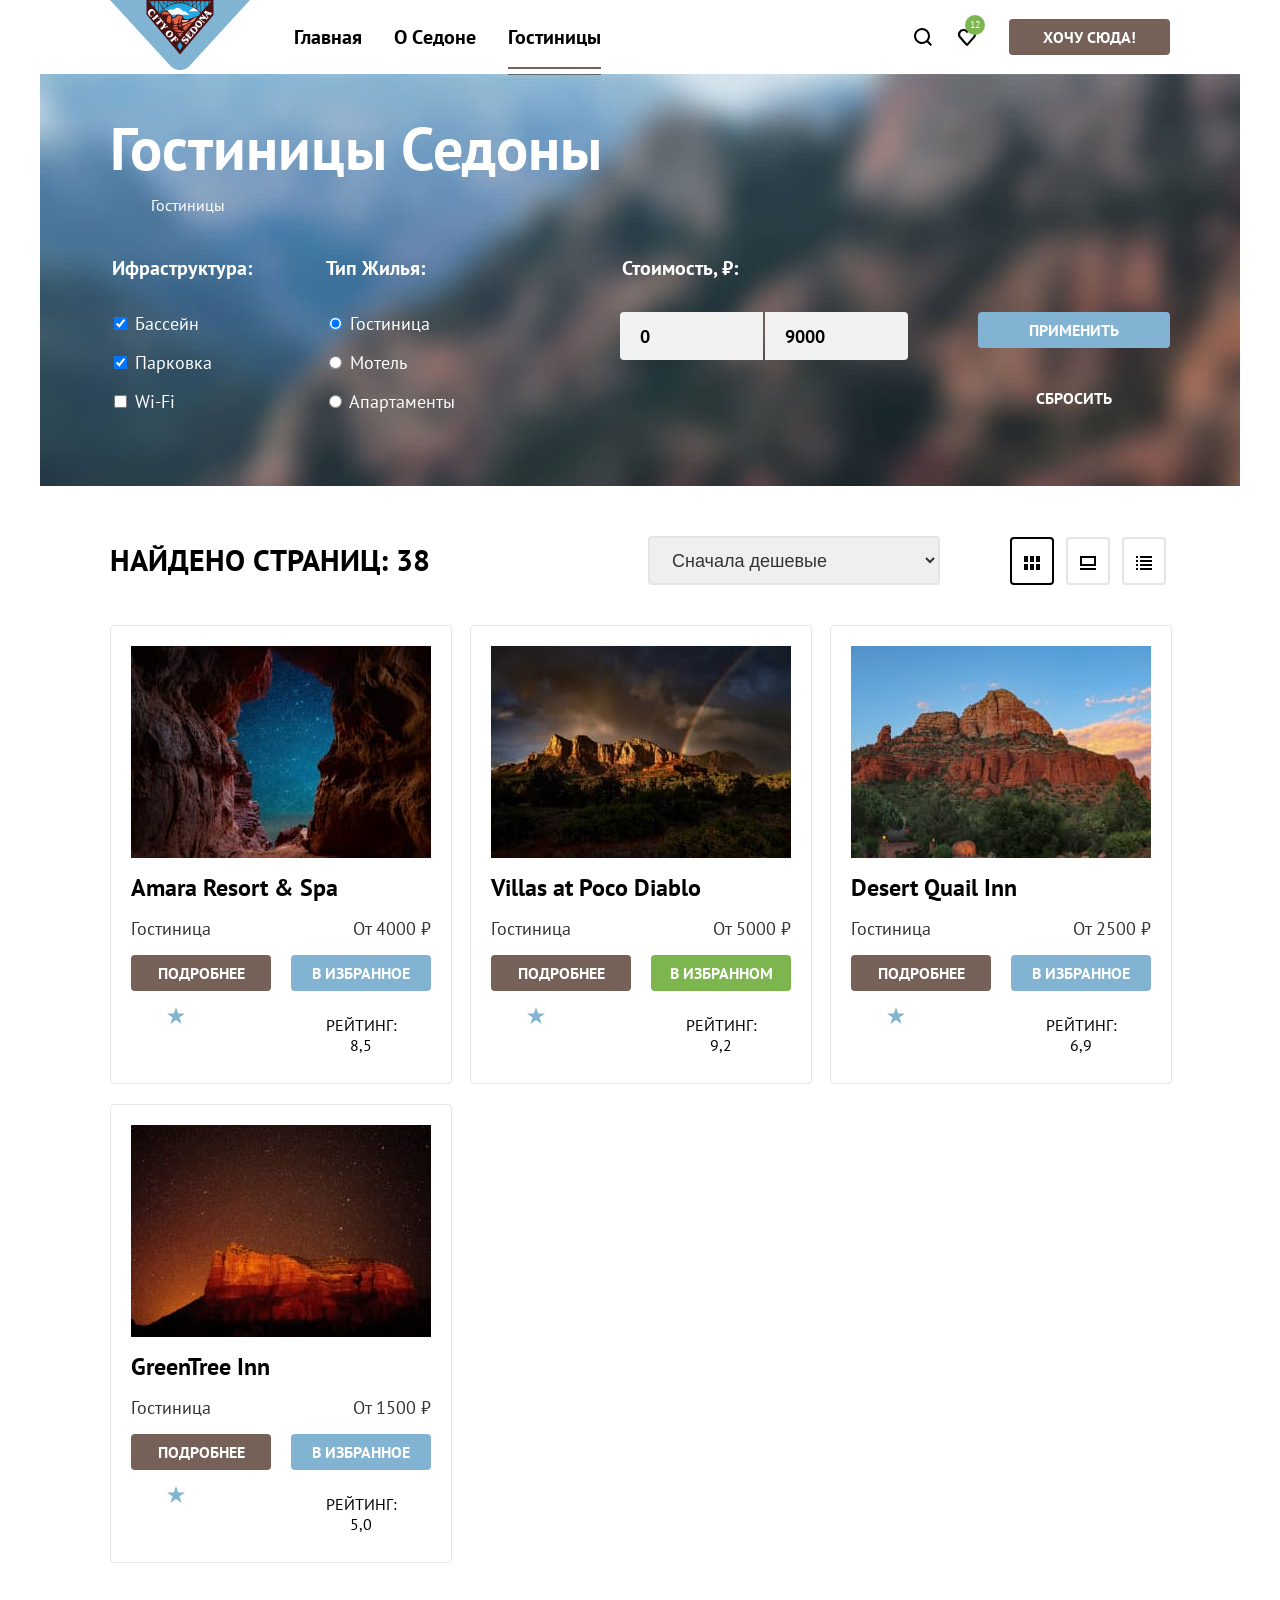
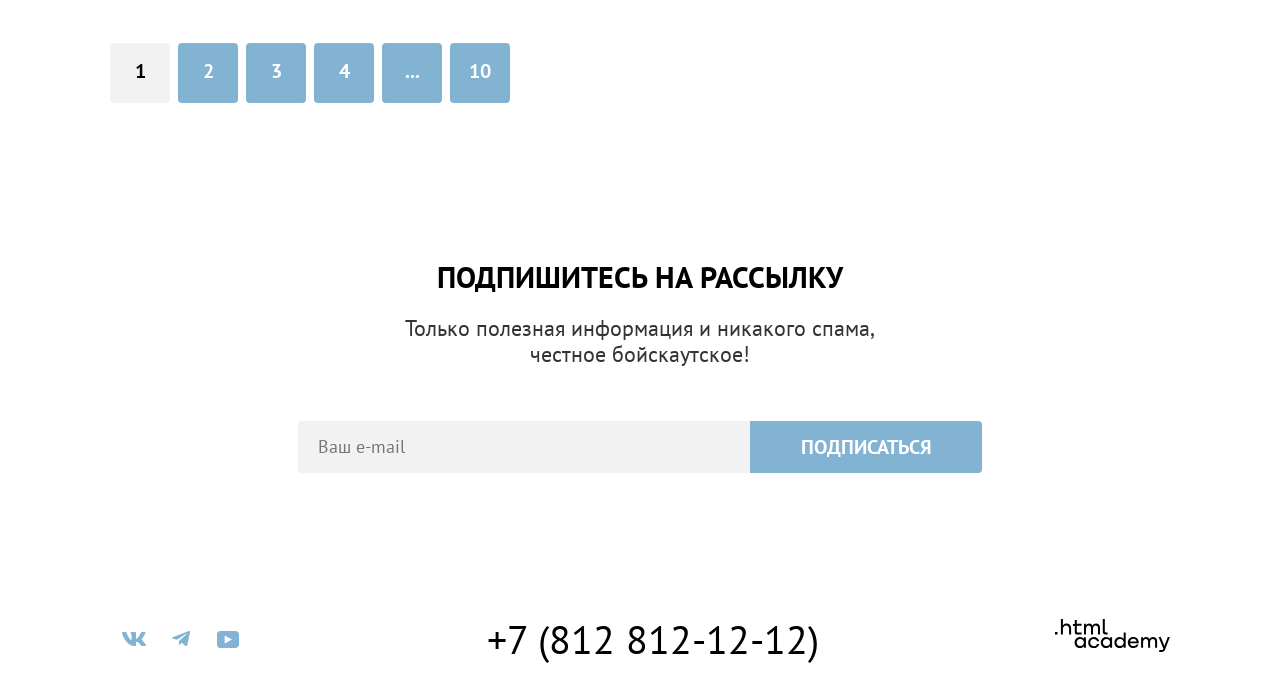
==== catalog.html @ 45e90ca6 "Добавляет декоративные элементы (состояния)" ====
<!DOCTYPE html>
<html lang="ru">

  <head>
    <meta charset="utf-8">
    <title>HTML Academy: Седона</title>
    <link rel="stylesheet" href="styles/styles.css">
      <link rel="icon" href="favicon.ico" sizes="32x32">
  </head>

  <body>
    <div class="page-container">
      <header class="page-header">
        <nav class="header-navigation">
          <a class="navigation-logo" href="index.html" title="Переход на главную страницу">
            <img class="navigation-logo-image" src="images/header/logo-sedona.svg" width="140" height="70"
              alt="Логотип города Седона">
          </a>
          <ul class="navigation-list">
            <li class="navigation-item">
              <a class="navigation-link" href="index.html">
                Главная
              </a>
            </li>
            <li class="navigation-item">
              <a class="navigation-link" href="#">
                О Cедоне
              </a>
            </li>
            <li class="navigation-item current-inner">
              <a class="navigation-link navigation-link-current" title="Вы на вкладке Гостиницы">
                Гостиницы
              </a>
            </li>
          </ul>
          <ul class="navigation-list navigation-list-user">
            <li class="navigation-item-user">
              <a class="navigation-link-user navigation-link-user-search" href="#" title="Поиск">
                <span class="visually-hidden">
                  Поиск
                </span>
              </a>
            </li>
            <li class="navigation-item-user">
              <a class="navigation-link-user navigation-link-user-favourites" href="#" title="Перейти в избранное">
                <span class="visually-hidden">
                  Отелей в избранном
                </span>
                <span class="notification-badge">
                  12
                </span>
              </a>
            </li>
            <li class="navigation-list-user">
              <a class="navigation-link-user navigation-link-user-goto" href="#">
                Хочу сюда!
              </a>
            </li>
          </ul>
        </nav>
      </header>

      <main class="main-inner">
        <div class="page-filter">
          <h1 class="inner-title">
            Гостиницы Седоны
          </h1>
          <ul class="breadcrumbs-list">
            <li class="breadcrumbs-item">
              <a class="breadcrumbs-link breadcrumbs-link-index" href="index.html">
                <span class="visually-hidden">
                  Домой, на главную страницу
                </span>
              </a>
            </li>
            <li class="breadcrumbs-item">
              <a class="breadcrumbs-link breadcrumbs-link-catalog" title="Вы на вкладке Гостиницы" href="">
                Гостиницы
              </a>
            </li>
          </ul>

          <form class="filter" id="filter1" action="https://echo.htmlacademy.ru/" method="get">
            <h2 class="visually-hidden">
              Настройка фильтров
            </h2>
            <fieldset class="catalog-filter-group infrastructure">
              <legend class="catalog-filter-title infrastructure-option">
                Ифраструктура:
              </legend>
              <label class="option-pool">
                <input type="checkbox" name="pool" checked>
                Бассейн
              </label>
              <label class="option-parking">
                <input type="checkbox" name="parking" checked>
                Парковка
              </label>
              <label class="option-internet">
                <input type="checkbox" name="internet">
                Wi-Fi
              </label>
            </fieldset>
            <fieldset class="catalog-filter-group hotel">
              <legend class="catalog-filter-title hotel-option">
                Тип Жилья:
              </legend>
              <label class="hotel-option">
                <input type="radio" name="hotel-option" value="hotel" checked>
                Гостиница
              </label>
              <label class="option-motel">
                <input type="radio" name="hotel-option" value="motel">
                Мотель
              </label>
              <label class="option-apartments">
                <input type="radio" name="hotel-option" value="apartments">
                Апартаменты
              </label>
            </fieldset>
            <fieldset class="catalog-filter-group catalog-filter-group-price">
              <legend class="catalog-filter-title">
                Стоимость, ₽:
              </legend>
              <div class="number-container">
                <label>
                  <!-- От -->
                  <input type="number" name="от" value="0">
                </label>
                <label>
                  <!--  До -->
                  <input type="number" name="до" value="9000">
                </label>
              </div>
            </fieldset>
            <div class="button-catalog-container">
              <button class="button-use button-catalog" type="submit">
                Применить
              </button>
              <button class="button-reset button-catalog" type="reset">
                Сбросить
              </button>
            </div>
          </form>
        </div>
        <div class="sort-card-container">
          <section class="sort">
            <h2 class="visually-hidden">
              Сортировка вариантов
            </h2>
            <div class="sorting-container">
              <h3 class="results-search">
                Найдено страниц:
                <span class="value">38</span>
              </h3>
              <select class="sort-price" aria-label="Сортировка по цене" form="filter1">
                <option value="min-price" selected>
                  Сначала дешевые
                </option>
                <option value="max-price">
                  Сначала дорогие
                </option>
              </select>
              <ul class="sort-view-list">
                <li class="sort-view-item">
                  <a class="sort-view-link-button sort-view-link-button-choice" href="catalog.html?view=tile"
                    title="Показать в виде плитки">
                    <svg class="view-icon-1" aria-hidden="true" focusable="false" width="16" height="14" viewBox="0 0 16 14" fill="none"
                      xmlns="http://www.w3.org/2000/svg">
                      <g xmlns="http://www.w3.org/2000/svg" fill="#000" clip-path="url(#a)">
                        <path d="M4 0H0v6h4zM16 0h-4v6h4zM10 0H6v6h4zM4 8H0v6h4zM16 8h-4v6h4zM10 8H6v6h4z" />
                      </g>
                    </svg>
                    <span class="visually-hidden">
                      Показать в виде плитки
                    </span>
                  </a>
                </li>
                <li class="sort-view-item">
                  <a class="sort-view-link-button" href="catalog.html?view=card" title="Показать в виде карточек">
                    <svg class="view-icon-2" aria-hidden="true" focusable="false" width="16" height="14" viewBox="0 0 16 14" fill="none"
                      xmlns="http://www.w3.org/2000/svg">
                      <path xmlns="http://www.w3.org/2000/svg"
                        d="M16 12H0v2h16zM14 2v6H2V2zm2-2H0v10h16z" />
                    </svg>
                    <span class="visually-hidden">
                      Показать в виде карточек
                    </span>
                  </a>
                </li>
                <li class="sort-view-item">
                  <a class="sort-view-link-button" href="catalog.html?view=list" title="Показать в виде списка">
                    <svg class="view-icon-3" aria-hidden="true" focusable="false" width="16" height="14" viewBox="0 0 16 14" fill="none"
                      xmlns="http://www.w3.org/2000/svg">
                      <path xmlns="http://www.w3.org/2000/svg"
                        d="M2 0H0v2h2zM16 0H4v2h12zM2 4H0v2h2zM16 4H4v2h12zM2 8H0v2h2zM16 8H4v2h12zM2 12H0v2h2zM16 12H4v2h12z" />
                    </svg>
                    <span class="visually-hidden">
                      Показать в виде списка
                    </span>
                  </a>
                </li>
              </ul>
            </div>
          </section>
          <section class="card">
            <h2 class="visually-hidden card-title">
              Результаты поиска - каталог найденных вариантовы
            </h2>
            <ul class="card-list">
              <li class="card-item">
                <a class="card-image-name-link" href="#">
                  <img class="card-image" src="images/catalog/hotel-1.jpg" width="300" height="212"
                    alt="Ущелье с видом на зведзное небо">
                </a>
                <a class="card-description-name-link" href="#">
                  <h3 class="card-description-name">Amara Resort & Spa</h3>
                </a>
                <div class="description-container">
                  <span class="card-description-housing">Гостиница</span>
                  <span class="card-description-price">От 4000 ₽</span>
                  <a class="card-title-link button-catalog" href="#">Подробнее</a>
                  <button class="button-catalog button-catalog-favourites" type="button">В избранное</button>
                  <span class="rating-star star-4">
                    <p class="visually-hidden">4 звезды</p>
                  </span>
                  <span class="rating-value">Рейтинг: 8,5</span>
                </div>
              </li>
              <li class="card-item">
                <a class="card-image-name-link" href="#">
                  <img class="card-image" src="images/catalog/hotel-2.jpg" width="300" height="212"
                    alt="Вид на скалы с радугой">
                </a>
                <a class="card-description-name-link" href="#">
                  <h3 class="card-description-name">Villas at Poco Diablo</h3>
                </a>
                <div class="description-container">
                  <span class="card-description-housing">Гостиница</span>
                  <span class="card-description-price">От 5000 ₽</span>
                  <a class="card-title-link button-catalog" href="#">Подробнее</a>
                  <button class="button-catalog button-catalog-choice" type="button">В избранном</button>
                 <span class="rating-star star-3">
                  <p class="visually-hidden">4 звезды</p>
                  </span>
                  <span class="rating-value">Рейтинг: 9,2</span>
                </div>
              </li>
              <li class="card-item">
                <a class="card-image-name-link" href="#">
                  <img class="card-image" src="images/catalog/hotel-3.jpg" width="300" height="212"
                    alt="Скалы на фоне голубого неба">
                </a>
                <a class="card-description-name-link" href="#">
                  <h3 class="card-description-name">Desert Quail Inn</h3>
                </a>
                <div class="description-container">
                  <span class="card-description-housing">Гостиница</span>
                  <span class="card-description-price">От 2500 ₽</span>
                  <a class="card-title-link button-catalog" href="#">Подробнее</a>
                  <button class="button-catalog button-catalog-favourites" type="button">В избранное</button>
                  <span class="rating-star star-3">
                    <p class="visually-hidden"> 3 звезды</p>
                    </span>
                  <span class="rating-value">Рейтинг: 6,9</span>
                </div>
              </li>
              <li class="card-item">
                <a class="card-image-name-link" href="#">
                  <img class="card-image" src="images/catalog/hotel-4.jpg" width="300" height="212"
                    alt="Скалы на фоне звездного неба">
                </a>
                <a class="card-description-name-link" href="#">
                  <h3 class="card-description-name">GreenTree Inn</h3>
                </a>
                <div class="description-container">
                  <span class="card-description-housing">Гостиница</span>
                  <span class="card-description-price">От 1500 ₽</span>
                  <a class="card-title-link button-catalog" href="#">Подробнее</a>
                  <button class="button-catalog button-catalog-favourites" type="button">В избранное</button>
                  <span class="rating-star star-2">
                    <p class="visually-hidden">2 звезды</p>
                    </span>
                  <span class="rating-value">Рейтинг: 5,0</span>
                </div>
              </li>
            </ul>
          </section>
          <h2 class="visually-hidden">
            Пагинация (Страницы)
          </h2>
          <ul class="pagination-list">
            <li class="pagination-item">
              <a class="pagination-link pagination-link-current">1</a>
            </li>
            <li class="pagination-item">
              <a class="pagination-link" href="#">2</a>
            </li>
            <li class="pagination-item">
              <a class="pagination-link" href="#">3</a>
            </li>
            <li class="pagination-item">
              <a class="pagination-link" href="#">4</a>
            </li>
            <li class="pagination-item">
              <a class="pagination-link" href="#">...</a>
            </li>
            <li class="pagination-item">
              <a class="pagination-link" href="#">10</a>
            </li>
          </ul>
        </div>
      </main>

      <footer class="mailing-footer">
        <section class="mailing-catalog">
          <h2 class="visually-hidden">
            Рассылка
          </h2>
          <p class="section-describes mailing-text-catalog">
            Подпишитесь на рассылку
          </p>
          <p class="section-text mailing-description-catalog">
            Только полезная информация и никакого спама, <br>честное бойскаутское!</br>
          </p>
          <div class="footer-form-container">
            <form class="mailing-form mailing-form-catalog" action="https://echo.htmlacademy.ru/" method="post">
              <input type="email" name="login" placeholder="Ваш e-mail" required>
              <button class="button mailing-button" type="submit">
                Подписаться
              </button>
            </form>
          </div>
        </section>
                <section class="footer-socials">
          <h2 class="visually-hidden">
            Полезные контакты
          </h2>
          <div class="footer-socials-container">
            <ul class="footer-socials-list">
              <li class="footer-socials-item">
                <a class="footer-socials-link link-vkontakte" href="https://vk.com/htmlacademy" title="Вконтакте">
                  <svg class="vkontakte-icon" aria-hidden="true" focusable="false" width="24" height="14" viewBox="0 0 24 14" fill="none"
                    xmlns="http://www.w3.org/2000/svg">
                    <path xmlns="http://www.w3.org/2000/svg" fill-rule="evenodd"
                      d="M23.45.95c.17-.55 0-.95-.8-.95h-2.62c-.67 0-.98.35-1.14.73 0 0-1.34 3.2-3.23 5.27-.61.6-.89.8-1.22.8-.17 0-.42-.2-.42-.74V.95c0-.66-.18-.95-.74-.95H9.15c-.42 0-.67.3-.67.6 0 .61.95.76 1.05 2.5v3.8c0 .84-.16.99-.5.99-.88 0-3.05-3.21-4.33-6.89-.25-.71-.5-1-1.17-1H.9C.15 0 0 .35 0 .73c0 .68.89 4.07 4.14 8.55C6.32 12.34 9.38 14 12.16 14c1.67 0 1.88-.37 1.88-1v-2.32c0-.73.16-.88.69-.88.38 0 1.05.2 2.61 1.67C19.11 13.22 19.4 14 20.41 14h2.62c.75 0 1.13-.37.91-1.1-.24-.72-1.09-1.77-2.21-3.02-.62-.7-1.53-1.47-1.81-1.86-.4-.49-.28-.7  0-1.14 0 0 3.2-4.43 3.53-5.93"
                      clip-rule="evenodd" />
                  </svg>
                  <span class="visually-hidden">
                    Иконка Вконтакте
                  </span>
                </a>
              </li>
              <li class="footer-socials-item">
                <a class="footer-socials-link link-telegram" href="https://t.me/htmlacademy" title="Телеграмм">
                  <svg class="telegram-icon" aria-hidden="true" focusable="false" width="18" height="16" viewBox="0 0 18 16" fill="none"
                    xmlns="http://www.w3.org/2000/svg">
                    <path xmlns="http://www.w3.org/2000/svg"
                      d="M16.79.1.84 6.25c-1.09.43-1.08 1.04-.2 1.31l4.1 1.28 9.47-5.98c.44-.27.85-.12.52.18L7.05 9.96l-.28 4.22c.41 0 .6-.19.83-.41l1.99-1.93 4.13 3.05c.77.42 1.31.2 1.5-.7l2.72-12.8c.28-1.12-.43-1.62-1.16-1.3" />
                  </svg>
                  <span class="visually-hidden">
                    Иконка Телеграмм
                  </span>
                </a>
              </li>
              <li class="footer-socials-item">
                <a class="footer-socials-link link-youtube" href="https://www.youtube.com/user/htmlacademyru"
                  title="Ютуб">
                  <svg class="youtube-icon"  aria-hidden="true" focusable="false" width="22" height="17" viewBox="0 0 22 17" fill="none"
                    xmlns="http://www.w3.org/2000/svg">
                    <path xmlns="http://www.w3.org/2000/svg"
                      d="M18.6 0H3.18C1.31 0 0 1.6 0 3.4v10.1C0 15.4 1.31 17 3.17 17h15.66c1.64 0 3.17-1.6 3.17-3.4V3.4C21.78 1.6 20.47 0 18.6 0M7.67 12.54V4.46L15 8.5z" />
                  </svg>
                  <span class="visually-hidden">
                    Иконка Ютуб
                  </span>
                </a>
              </li>
            </ul>
            <p class="footer-phone">
              <a class="footer-phone-link" href="tel:88128121212">
                +7 (812 812-12-12)
              </a>
            </p>
            <p class="footer-logo">
              <a class="footer-logo-link" href="https://htmlacademy.ru/intensive/htmlcss">
                <svg class="logo-icon" aria-hidden="true" focusable="false" width="115" height="33" viewBox="0 0 115 33" fill="none"
                  xmlns="http://www.w3.org/2000/svg">
                  <path xmlns="http://www.w3.org/2000/svg"
                    d="M0 12.9v2.6h2.5v-2.6zM11.6 4.5c-1.6 0-2.8.7-3.6 1.7h-.1V0h-2v15.5h2v-5.3c0-2.1 1.3-3.6 3.3-3.6 1.8 0 2.9 1.4 2.9 3.2v5.7h2V9.4c.1-3-1.8-4.9-4.5-4.9M26.6 4.8h-4.8V1.1h-2v3.8h-1.9v2h1.9v6c0 1.7 1 2.7 2.7 2.7h4.1v-2h-3.7c-.7 0-1.1-.4-1.1-1.1V6.8h4.8zM41.1 4.6c-1.6 0-2.9.8-3.5 2.1h-.1c-.6-1.2-1.8-2.1-3.4-2.1-1.4 0-2.5.8-3.1 1.8h-.1V4.8H29v10.6h2V10c0-2 1-3.5 2.6-3.5 1.5 0 2.4 1 2.4 2.6v6.3h2V9.8c0-2.4 1.4-3.3 2.6-3.3 1.5 0 2.4 1 2.4 2.6v6.3h2V8.9c.1-2.5-1.4-4.3-3.9-4.3M47.8 12.7c0 1.7 1 2.7 2.8 2.7h2v-2h-1.7c-.7 0-1.1-.4-1.1-1.1V0h-2zM28.9 19.7c-.9-1.1-2.2-1.8-3.9-1.8-3.1 0-5.4 2.3-5.4 5.6s2.3 5.6 5.4 5.6c1.8 0 3-.8 3.8-1.9h.1v1.6h2V18.2h-2zm-3.6 7.4c-2.2 0-3.6-1.6-3.6-3.6s1.4-3.6 3.6-3.6 3.6 1.6 3.6 3.6c0 1.9-1.4 3.6-3.6 3.6M44.2 22c-.5-2.4-2.6-4.1-5.4-4.1a5.4 5.4 0 0 0-5.6 5.6c0 3.1 2.2 5.6 5.6 5.6 2.8 0 4.9-1.8 5.4-4.2h-2.1a3.4 3.4 0 0 1-3.3 2.3c-2.2 0-3.6-1.6-3.6-3.6s1.4-3.6 3.6-3.6c1.6 0 2.8 1 3.3 2.2h2.1zM55.1 19.7c-.9-1.1-2.2-1.8-3.9-1.8-3.1 0-5.4 2.3-5.4 5.6s2.3 5.6 5.4 5.6c1.8 0 3-.8 3.8-1.9h.1v1.6h2V18.2h-2zm-3.6 7.4c-2.2 0-3.6-1.6-3.6-3.6s1.4-3.6 3.6-3.6 3.6 1.6 3.6 3.6c0 1.9-1.5 3.6-3.6 3.6M68.7 19.8c-.9-1.1-2.2-1.9-3.9-1.9-3.1 0-5.4 2.3-5.4 5.6s2.2 5.6 5.4 5.6c1.7 0 3-.8 3.8-1.8h.1v1.5h2V13.4h-2zm-3.6 7.3c-2.2 0-3.6-1.6-3.6-3.6s1.4-3.6 3.6-3.6 3.6 1.6 3.6 3.6c-.1 2-1.5 3.6-3.6 3.6M78.3 17.9c-3.3 0-5.5 2.5-5.5 5.6 0 3 2.1 5.6 5.5 5.6 2.5 0 4.5-1.3 5.2-3.6h-2.1c-.5 1-1.6 1.6-3 1.6-1.9 0-3.3-1.3-3.4-2.9h8.8c.2-3.6-2-6.3-5.5-6.3m0 1.9c1.7 0 3 1 3.3 2.6h-6.5c.3-1.5 1.5-2.6 3.2-2.6M98.2 17.9c-1.6 0-2.9.8-3.6 2h-.1c-.6-1.2-1.8-2-3.4-2-1.4 0-2.5.7-3.1 1.8v-1.5h-1.9v10.6h2v-5.4c0-2 1-3.4 2.6-3.5 1.5 0 2.4 1 2.4 2.6v6.3h2v-5.6c0-2.4 1.4-3.3 2.6-3.3 1.5 0 2.4 1 2.4 2.6v6.3h2v-6.5c.1-2.6-1.4-4.4-3.9-4.4M109.4 27l-3.6-8.9h-2.2l4.8 11.6c-.3.9-.7 1.2-1.7 1.2h-2.5v2h2.5c1.8 0 2.8-.8 3.5-2.6l4.7-12.2h-2.1z" />
                  </svg>
                    <span class="visually-hidden">
                    Логотип HTML Academy
                  </span>
              </a>
            </p>
          </div>
        </section>
      </footer>
    </div>
  </body>

</html>
---- styles/styles.css ----
@font-face {
  font-family: "PT Sans";
  font-style: normal;
  font-weight: 400;
  src: url("../fonts/ptsans-400.woff2") format("woff2");
  font-display: swap;
}

@font-face {
  font-family: "PT Sans";
  font-style: normal;
  font-weight: 700;
  src: url("../fonts/ptsans-700.woff2") format("woff2");
  font-display: swap;
}

/*Стики-футер*/
html {
  height: 100%;
}

body {
  height: 100%;
  margin: 0;
}

.visually-hidden {
  position: absolute;
  width: 1px;
  height: 1px;
  margin: -1px;
  padding: 0;
  border: 0;
  clip: rect(0 0 0 0);
  overflow: hidden;
}

.page-container {
  display: flex;
  flex-direction: column;
  min-height: 100%;
  width: 1200px;
  white-space: wrap;
  overflow-wrap: break-word;
  margin: 0 auto;
  padding: 0;
}

.main-container {
  flex-grow: 1;
}

body {
  font-family: "PT Sans", sans-serif;
  font-weight: 400;
  font-style: normal;
  font-size: 18px;
  line-height: 21px;
  background-color: #ffffff;
  color: #000000;
}

/* Кнопки */
.button {
  font-family: inherit;
  font-size: 20px;
  line-height: 36px;
  font-weight: 700;
  text-align: center;
  color: #ffffff;
  text-decoration: none;
  text-transform: uppercase;
  background-color: #82b3d3;
  cursor: pointer;
  display: block;

}

/* Шапка с навигацией */

.page-header {
  background-color: #ffffff;
  color: #000000;
}


.header-navigation {
  display: grid;
  grid-template-columns: 140px 1fr auto;
  margin: 0;
  padding: 0 70px;
  column-gap: 28px;
}

.navigation-list {
  display: flex;
  flex-wrap: wrap;
  align-items: center;
  padding: 0;
  margin: 0;
  list-style-type: none;
}

.navigation-list-user {
  justify-content: flex-end;
}

.navigation-link,
.navigation-link-user {
  font-weight: 700;
  font-size: 20px;
  line-height: 24px;
  background-color: #ffffff;
  color: #000000;
  text-align: center;
  text-decoration: none;
  display: block;
  box-sizing: border-box;
  padding: 20px 16px;
}

.navigation-link:hover{
  color: #756157;
}

.navigation-link:focus  {
  color: #756157;
}

.navigation-link:active {
  color: rgba(117, 97, 87, 0.3);
}

.navigation-link-user {
  box-sizing: border-box;
  min-width: 44px;
  min-height: 44px;
  padding: 22px 12px;
}

.navigation-link-user-favourites {
  margin-right: 20px;
  position: relative;
}

.navigation-link-user-search {
  background-image: url("../images/header/loupe.svg");
  background-repeat: no-repeat;
  background-position: center;
}

.navigation-link-user-favourites {
  background-image: url("../images/header/favourites.svg");
  background-repeat: no-repeat;
  background-position: center;
}

.navigation-link-user-goto {
  font-size: 16px;
  line-height: 20px;
  color: #ffffff;
  background-color: #756157;
  border-radius: 4px;
  text-transform: uppercase;
  padding: 8px 34px;
  align-items: center;
  min-height: 36px;
}

.navigation-link-user-goto:hover {
  background-color: #615048;
}

.navigation-link-user-goto:focus {
  background-color: #615048;
}

.navigation-link-user-goto:active {
  background-color: #756157;
  color: rgba(255, 255, 255, 0.3);
}

.navigation-link-user-goto:disabled {
  background-color: #e5e5e5;
  color: #ffffff;
}

.current-index {
  position: relative;
}

.current-index .navigation-link-current::before {
  content: "";
  position: absolute;
  bottom: 0;
  background-color: #756257;
  left: 16px;
  right: 16px;
  height: 2px;
}

.current-inner {
  position: relative;
}

.current-inner .navigation-link-current::before {
  content: "";
  position: absolute;
  bottom: 0;
  background-color: #756257;
  left: 16px;
  right: 16px;
  height: 2px;
}

.notification-badge {
  font-size: 10px;
  font-weight: 400;
  line-height: 10px;
  color: #ffffff;
  display: flex;
  align-items: center;
  justify-content: center;
  position: absolute;
  left: 20px;
  top: 0;
  min-width: 20px;
  height: 20px;
  background: #7DB54F;
  border-radius: 100vh;
  padding: 1px;
  box-sizing: border-box;
}

/* ОСНОВНОЙ КОНТЕНТ */

.hero-section {
  text-align: center;
  padding: 51px 371px 82px 371px;
}

.hero-section-image {
  vertical-align: middle;
}

/* Фоновая картинка в херо блоке */
.hero-section {
  background-image: url("../images/index/collar-index.svg"), url("../images/index/index-photo.jpg");
  background-color: #909ba2;
  color: #000000;
  background-repeat: no-repeat, no-repeat;
  background-attachment: scroll, scroll;
  background-position: bottom, center;
  background-size: 100%, cover;
}

/* Призывы к действию */
.section-describes {
  font-weight: 700;
  font-size: 30px;
  line-height: 36px;
  text-transform: uppercase;
  text-align: center;
  margin: 0;
  margin-bottom: 20px;
}

.section-text {
  font-weight: 400;
  font-size: 22px;
  line-height: 26px;
  color: #333333;
  text-align: center;
  margin: 0;
}

.describes-search-container .section-text {
  margin-bottom: 54px;
}

.describes-advantages-container {
  padding: 69px 274px;
}

.describes-infrastructure-container {
  padding: 64px 346px;
}

.describes-search-container {
  padding: 96px 304px;
}

/* Список: преимущества и сервис */
.advantages-list {
  margin: 0;
  padding: 0;
  display: flex;
  flex-wrap: wrap;
  list-style-type: none;
  }

.advantages-item {
  box-sizing: border-box;
  width: 400px;
  min-height: 385px;
  padding: 112.5px 85px;
  margin: 0;
  position: relative;
}

.advantages-item-image {
  width: 100%;
  padding: 0;
  display: flex;
}

.advantages-item-bridge {
  flex-direction: row-reverse;
}

.advantages-container {
  box-sizing: border-box;
  width: 400px;
  padding: 102px 85px;
  position: relative;
}

.infrastructure-list {
  margin: 0;
  padding: 0;
  display: flex;
  flex-wrap: wrap;
  list-style-type: none;
}

.infrastructure-item {
  box-sizing: border-box;
  width: 400px;
  padding: 183px 85px 81px 85px;
}

.infrastructure-item-house {
  background-image: url("../images/index/house-icon.svg");
  background-repeat: no-repeat;
  background-position: center 81px;
}

.infrastructure-item-food {
  background-image: url("../images/index/food-icon.svg");
  background-repeat: no-repeat;
  background-position: center 81px;
}

.infrastructure-item-present {
  background-image: url("../images/index/present-icon.svg");
  background-repeat: no-repeat;
  background-position: center 81px;
}

.advantages-subtitle,
.infrastructure-subtitle {
  font-weight: 700;
  font-size: 24px;
  line-height: 28px;
  text-transform: uppercase;
  text-align: center;
  margin: 0;
}

.infrastructure-subtitle {
  margin: 0;
  margin-bottom: 30px;
}

/* .advantages-subtitle {
  margin-bottom: 30px;
  padding-bottom: 30px;
} */

.advantages-description,
.infrastructure-description {
  font-weight: 400;
  font-size: 18px;
  line-height: 21px;
  text-align: center;
  margin: 0;
}

.advantages-subtitle::after {
  content: '';
    width: 60px;
  height: 2px;
  background: rgba(0, 0, 0, 0.3);
  display: block;
  margin: 30px auto;
}

.advantages-container .advantages-subtitle::after {
content: '';
  width: 60px;
  height: 2px;
  background: rgba(255, 255, 255, 0.3);
  display: block;
  margin: 30px auto;
}

.advantages-list li:nth-child(4n+1) {
  background-color: #82b3d3;
}

.advantages-list li:nth-child(2n) {
  background-color: rgba(131, 179, 211, 0.12);
}

.advantages-list li:nth-child(3n) {
  background-color: rgba(131, 179, 211, 0.2);
}

.infrastructure-list li:nth-child(odd) {
  background-color: rgba(131, 179, 211, 0.12);
}

.infrastructure-list li:nth-child(even) {
  background-color: #ffffff;
}

.search-button {
  background-color: #756157;
  box-sizing: border-box;
  border: 0;
  border-radius: 4px;
  min-height: 52px;
  padding: 8px 50px;
  margin: 0 auto;
}

.search-button:hover {
  background-color: #615048;
}

.search-button:focus {
  background-color: #615048;
}

.search-button:active {
  background-color: #756157;
  color: rgba(255, 255, 255, 0.3);
}

.search-button:disabled {
  background-color: #e5e5e5;
  color: #ffffff;
}


/* Подвал сайта */

.mailing,
.mailing-catalog {
  box-sizing: border-box;
  padding: 96px 258px 106px 258px;
}

.mailing-form {
  display: flex;
  flex-wrap: wrap;
  justify-content: center;
}

.mailing .section-text,
.mailing-catalog .section-text {
  margin-bottom: 54px;
}

.mailing-form input,
.mailing-form button {
  border: 0;
  padding: 0;
  max-width: 100%;
}

.mailing-form input {
  background-color: #f2f2f2;
  box-sizing: border-box;
  width: 452px;
  min-height: 52px;
  padding: 14px 20px;
  border-radius: 4px 0 0 4px;
}

.mailing-form button {
  box-sizing: border-box;
  min-width: 232px;
  min-height: 52px;
  padding: 8px 50px;
  border-radius: 0 4px 4px 0;
}

.footer-socials {
  padding: 40px 70px 30px 70px;
}

.footer-socials-container {
  display: flex;
  flex-wrap: wrap;
  justify-content: space-between;
  box-sizing: border-box;
  margin: 0;
}

.footer-socials-list {
  display: flex;
  align-content: center;
  box-sizing: border-box;
  margin: 0;
  padding: 0;
  max-width: 300px;
  list-style-type: none;
}

.footer-phone {
  box-sizing: border-box;
  margin: 0;
  max-width: 335px;
}

.footer-logo {
  box-sizing: border-box;
  max-width: 190px;
  margin: 0;
}

.mailing {
  background-image: url("../images/footer/background-subscribe.jpg");
  background-color: #909ba2;
  background-repeat: no-repeat;
  background-attachment: scroll;
  background-position: center;
  background-size: cover;
}

input[type="email"] {
  font-family: inherit;
  font-weight: 400;
  font-size: 18px;
  line-height: 24px;
  color: #000000;
  text-align: left;
}

.footer-socials {
  background-color: #ffffff;
  color: #000000;
}

.footer-socials-link {
  background-color: #ffffff;
  color: #000000;
  text-decoration: none;
  display: flex;
  width: 47px;
  height: 40px;
  justify-content: center;
  align-items: center;
}

.footer-socials-link .vkontakte-icon {
  fill: #83b3d3;
}

.footer-socials-link:hover .vkontakte-icon {
  fill: #68a2ca;
}

.footer-socials-link:focus .vkontakte-icon {
  fill: #68a2ca;
}

.footer-socials-link:active .vkontakte-icon {
  fill: rgba(104, 162, 202, 0.3);
}

.footer-socials-link .telegram-icon {
  fill: #83b3d3;
}

.footer-socials-link:hover .telegram-icon {
  fill: #68a2ca;
}

.footer-socials-link:focus .telegram-icon {
  fill: #68a2ca;
}

.footer-socials-link:active .telegram-icon {
  fill: rgba(104, 162, 202, 0.3);
}

.footer-socials-link .youtube-icon {
  fill: #83b3d3;
}

.footer-socials-link:hover .youtube-icon {
  fill: #68a2ca;

}

.footer-socials-link:focus .youtube-icon {
  fill: #68a2ca;
}

.footer-socials-link:active .youtube-icon {
  fill: rgba(104, 162, 202, 0.3);
}

.footer-phone-link {
  font-weight: 400;
  font-size: 40px;
  line-height: 40px;
  background-color: #ffffff;
  color: #000000;
  text-align: center;
  text-decoration: none;
  text-transform: capitalize;
}

.footer-phone-link:hover {
  color: #756157;
}

.footer-phone-link:focus {
  color: #756157;
}

.footer-phone-link:active {
  color: rgba(117, 97, 87, 0.3);
}

.footer-logo-link {
  background-color: #ffffff;
  color: #000000;
  text-align: center;
  text-decoration: none;
}

.footer-logo-link .logo-icon {
  fill: #000000;
}

.footer-logo-link:hover .logo-icon {
  fill: #756157;
}

.footer-logo-link:focus .logo-icon {
  fill: #756157;
}

.footer-logo-link:active .logo-icon {
  fill: rgba(117, 97, 87, 0.3);
}

.function-color {
  color: #ffffff;
}

/* СТРАНИЦА КАТАЛОГА */
.page-filter {
  background-image: url("../images/catalog/background-filter.jpg");
  background-color: #909ba2;
  color: #ffffff;
  background-repeat: no-repeat;
  background-attachment: scroll;
  background-position: center;
  background-size: cover;
  font-weight: 400;
  font-size: 18px;
  line-height: 23px;
  padding: 35px 70px 70px 70px;
  text-align: left;
}

.inner-title {
  font-weight: 700;
  font-size: 60px;
  line-height: 78px;
  color: inherit;
  margin: 0;
  margin-bottom: 8px;
}

.breadcrumbs-list,
.breadcrumbs-link {
  font-weight: 400;
  font-size: 16px;
  line-height: 21px;
  color: inherit;
  text-align: left;
  text-decoration: none;
}

.breadcrumbs-list {
  display: flex;
  flex-wrap: wrap;
  align-items: center;
  padding: 0;
  margin: 0;
  margin-bottom: 40px;
  list-style-type: none;
  position: relative;
}

.breadcrumbs-link {
  display: block;
  min-width: 13px;
  min-height: 15px;
}

.breadcrumbs-link-index {
  background-image: url("../images/catalog/house-icon-catalog.svg");
  background-repeat: no-repeat;
  background-position: center;
  background-size: 13px 15px;
  margin-right: 10px;
}


.breadcrumbs-link-catalog {
  margin-left: 18px;
  width: min-content;
}

.breadcrumbs-link-catalog:hover {
  color: rgba(255, 255, 255, 0.6);
}

.breadcrumbs-link-catalog:focus {
  color: #ffffff;
}

.breadcrumbs-link-catalog:focus-visible {
  color: #ffffff;
}

.breadcrumbs-link-catalog:active {
  color: rgba(255, 255, 255, 0.3);
}

.breadcrumbs-item:first-child::after {
  content: '';
  background-image: url("../images/catalog/arrow-right.svg");
  width: 8px;
  height: 20px;
  position: absolute;
  top: 0;
  left: 23px;
}

.filter {
  display: flex;
  flex-wrap: wrap;
}

.catalog-filter-group {
  display: flex;
  flex-direction: column;
  margin: 0;
  padding: 0;
  border: 0;
  margin-right: 70px;
}

.catalog-filter-group-price {
  margin-left: auto;
  margin-right: 70px;
}

.infrastructure label:not(:last-child) {
  margin-bottom: 16px;
}



/*input[type="checkbox"]:hover {
color: #ffffff;


 input[type="checkbox"]:focus {
color: #ffffff;
}
input[type="checkbox"]:active {
color: #a20a0a;
} */


.hotel label:not(:last-child) {
  margin-bottom: 16px;
}

/*
input[type="radio"]:hover {
color: #ffffff;
}
input[type="radio"]:focus {
color: #ffffff;
}
input[type="radio"]:active {
color: #a20a0a;
}
 */


.number-container {
  display: grid;
  grid-template-columns: repeat(2, 143px);
  grid-template-rows: 48px;
  grid-column-gap: 2px;
  width: 288px;
}

/* Кнопки на странице каталога*/

.button-catalog-container .button-catalog {
  display: block;
}

.button-catalog-container {
  margin-top: 56px;
}

.button-catalog {
  font-family: inherit;
  font-size: 16px;
  line-height: 20px;
  font-weight: 700;
  text-align: center;
  color: #ffffff;
  background-color: rgba(0, 0, 0, 0.5);
  text-decoration: none;
  text-transform: uppercase;
  border: 0;
  border-radius: 4px;
  box-sizing: border-box;
  cursor: pointer;
}


.button-catalog-favourites {
  background-color: #82b3d3;
  padding: 8px 20px;
}

.button-catalog-choice {
  background-color: #7db54f;
  padding: 8px 18px;
}

.button-use {
  background-color: #82b3d3;
  padding: 8px 26px;
  width: 192px;
  min-height: 36px;
  margin-bottom: 32px;
}

.button-reset {
  background-color: transparent;
  border: none;
  padding: 8px 26px;
  width: 192px;
  min-height: 36px;
  box-sizing: border-box;
}

/* состояния кнопок на странице каталога*/

.description-container .button-catalog:hover {
  background-color: #615048;
}

.description-container .button-catalog:focus {
  background-color: #615048;
}

.description-container .button-catalog:active {
  background-color: #756157;
  color: rgba(255, 255, 255, 0.3);
}

.description-container .button-catalog:disabled {
  background-color: #e5e5e5;
  color: #ffffff;
}

.button-catalog.button-catalog-favourites:hover {
  background-color: #68a2ca;
}

.button-catalog.button-catalog-favourites:focus {
  background-color: #68a2ca;
}

.button-catalog.button-catalog-favourites:active {
  background-color: #82b3d3;
  color: rgba(255, 255, 255, 0.3);
}

.button-catalog.button-catalog-favourites:disabled {
  background-color: #e5e5e5;
  color: #ffffff;
}

.button-catalog.button-catalog-choice:hover {
  background-color: #6c9e42;
}

.button-catalog.button-catalog-choice:focus {
  background-color: #6c9e42;
}

.button-catalog.button-catalog-choice:active {
  background-color: #7db54f;
  color: rgba(255, 255, 255, 0.3);
}

.button-catalog.button-catalog-choice:disabled {
  background-color: #e5e5e5;
  color: #ffffff;
}

.button-use:hover {
  background-color: #68a2ca;
}

.button-use:focus {
  background-color: #68a2ca;
}

.button-use:active {
  background-color: #82b3d3;
  color: rgba(255, 255, 255, 0.3);
}

.button-use:disabled {
  background-color: #e5e5e5;
  color: #ffffff;
}


.button-reset:hover {
  color: #ffffff;
}

.button-reset:focus {
  color: #ffffff;
  outline: 3px solid #83B3D3;
  border-radius: 4px;
  box-sizing: border-box;
}

.button-reset:active {
  color: rgba(255, 255, 255, 0.3);
}

.button-reset:disabled {
  color: rgba(255, 255, 255, 0.3);
}


.catalog-filter-title {
  font-weight: 700;
  font-size: 20px;
  line-height: 24px;
  color: inherit;
  margin-bottom: 32px;
}

input[type="number"] {
  font-family: inherit;
  font-weight: 400;
  font-size: 18px;
  line-height: 24px;
  color: #000000;
  text-align: left;
  box-sizing: border-box;
  width: 143px;
  height: 48px;
  margin: 0;
  border: 0;
}

input[type="number"]:hover {
  background: #E6E6E6;
}

input[type="number"]:focus {
  box-sizing: border-box;
  background: #E6E6E6;
  outline: 3px solid #83B3D3;
}

input[value="0"],
input[value="9000"] {
  font-weight: 700;
  font-size: 18px;
  line-height: 24px;
  color: #000000;
  background-color: #f2f2f2;
  text-align: left;
  padding: 12px 20px;
}

input[value="0"] {
  border-radius: 4px 0 0 4px;
}

input[value="9000"] {
  border-radius: 0 4px 4px 0;
}

/* Вид представления карточек */
.sort-card-container {
  padding: 50px 70px 60px 70px;
}

.sorting-container {
  color: #000000;
  background-color: #ffffff;
  display: flex;
  flex-wrap: wrap;
  justify-content: space-between;
  padding: 0;
  margin: 0;
  margin-bottom: 40px;
}

.results-search {
  font-weight: 700;
  font-size: 30px;
  line-height: 36px;
  display: block;
  padding: 6px 0;
  margin: 0;
  margin-right: auto;
  text-transform: uppercase;
}

.sort-price {
  font-weight: 400;
  font-size: 18px;
  line-height: 21px;
  color: #333333;
  box-sizing: border-box;
  padding: 12px 18px;
  margin: 0;
  margin-right: 70px;
  border: 2px solid #e5e5e5;
  border-radius: 4px;
  width: 292px;
  height: 49px;
}

.sort-price:hover {
  border: 2px solid #68A2CA;
  box-sizing: border-box;
}

.sort-price:focus {
  border: 2px solid #68A2CA;
  box-sizing: border-box;
}

.sort-price:disabled {
  box-sizing: border-box;
  border: 2px solid rgba(0, 0, 0, 0.3);
  color: rgba(0, 0, 0, 0.3);
}

.sort-view-list {
  list-style-type: none;
  display: grid;
  grid-template-columns: repeat(3, 48px);
  column-gap: 8px;
  align-items: center;
  justify-content: center;
  margin: 0;
  padding: 0;
}

.sort-view-link-button {
  color: #000000;
  background-color: #ffffff;
  text-decoration: none;
  display: inline-block;
  box-sizing: border-box;
  height: 48px;
  border: 2px solid #e5e5e5;
  border-radius: 4px;
  padding: 14px 12px;
}

.card {
  margin-bottom: 80px;
}

.sort-view-link-button-choice {
  border: 2px solid #000000;
}

.sort-view-link-button {
  fill: #000000;
}

.sort-view-link-button .view-icon-1 {
  fill: #000000;
}

.sort-view-link-button .view-icon-2 {
  fill: #000000;
}

.sort-view-link-button .view-icon-3 {
  fill: #000000;
}

.sort-view-link-button:hover {
  border-color: #000000;
}

.sort-view-link-button:focus {
  border-color: #68a2ca;
}

.sort-view-link-button:focus-visible {
  border-color: #68a2ca;
}

.sort-view-link-button:focus-within {
  border-color: #68a2ca;
}

.sort-view-link-button:active {
  border-color: #000000;
}





/* Карточки гостиниц */
.card-list {
  list-style-type: none;
  display: grid;
  grid-template-columns: repeat(3, 340px);
  gap: 20px;
  margin: 0;
  padding: 0;
}

.card-item {
  box-sizing: border-box;
  width: 342px;
  margin: 0;
  padding: 20px;
  border: 1px solid #e5e5e5;
  border-radius: 4px;
  display: grid;
  grid-template-columns: 300px;
  row-gap: 16px;
}

.card-image-name-link {
  grid-column: 1/-1;
}

.card-image {
  background-color: #e5e5e5;
  display: block;
}

.card-description-name-link {
  text-decoration: none;
  grid-column: 1/-1;
  grid-row: 2/3;
}

.card-description-name {
  margin: 0;
  font-weight: 700;
  background-color: #ffffff;
  color: #000000;
  font-size: 24px;
  line-height: 28px;
}

.description-container {
  display: grid;
  grid-template-columns: repeat(2, 140px);
  column-gap: 20px;
  row-gap: 16px;
  align-self: end;
}

.card-description-housing {
  grid-column: 1/2;
  grid-row: 1/2;
  color: #333333;
}

.card-description-price {
  grid-column: 2/3;
  grid-row: 1/2;
  color: #333333;
  text-align: right;
}

.card-title-link {
  grid-column: 1/2;
  grid-row: 2/3;
  background-color: #756157;
  box-sizing: border-box;
  padding: 8px 26px;
  border-radius: 4px;
  align-self: start;
}

.button-catalog-favourites,
.button-catalog-choice {
  grid-column: 2/3;
  grid-row: 2/3;
  align-self: start;
}

.rating-star {
  grid-column: 1/2;
  grid-row: 3/4;
  background-image: url("../images/catalog/star-icon.svg");

  background-size: 90px 17px;
  background-repeat: no-repeat;
  background-position: 0 0, 24px 0, 48px 0, 72px 0;
  width: calc((18px + 6px) * 4 - 6px);
  height: 17px;
}

.rating-value {
  grid-column: 2/3;
  grid-row: 3/4;
  font-size: 16px;
  line-height: 20px;
  text-transform: uppercase;
  text-align: center;
  box-sizing: border-box;
  padding: 8px 22px;
  border-radius: 4px;
}

/* Пагинация*/
.pagination-list {
  list-style-type: none;
  display: flex;
  flex-wrap: wrap;
  gap: 8px;
  margin: 0;
  padding: 0;
}

.pagination-link {
  font-weight: 700;
  font-size: 20px;
  line-height: 36px;
  color: #ffffff;
  background-color: #82b3d3;
  text-decoration: none;
  text-align: center;
  display: block;
  box-sizing: border-box;
  padding: 10px 10px;
  height: 60px;
  min-width: 60px;
  border-radius: 4px;
}

.pagination-link-current {
  color: #000000;
  background-color: #f2f2f2;
  text-decoration: none;
}

.pagination-link:hover {
  background-color: #68a2ca;
}

.pagination-link:focus {
  background-color: #68a2ca;
  outline: 1px solid #82b3d3;
}

.pagination-link:active {
  background-color: #82b3d3;
  color: rgba(255, 255, 255, 0.3);
}


/*Подвал каталога*/
.mailing-text-catalog {
  color: #000000;
  background-color: #ffffff;
  font-size: 30px;
  line-height: 36px;
  font-weight: 700;
}

.mailing-description-catalog {
  color: #333333;
  background-color: #ffffff;
  font-size: 22px;
  line-height: 26px;
  font-weight: 400;
}

.mailing-button:hover {
  background-color: #68a2ca;
}

.mailing-button:focus {
  background-color: #68a2ca;
}

.mailing-button:active {
  background-color: #82b3d3;
  color: rgba(255, 255, 255, 0.3);
}

.mailing-button:disabled {
  background-color: #e5e5e5;
  color: #ffffff;
}
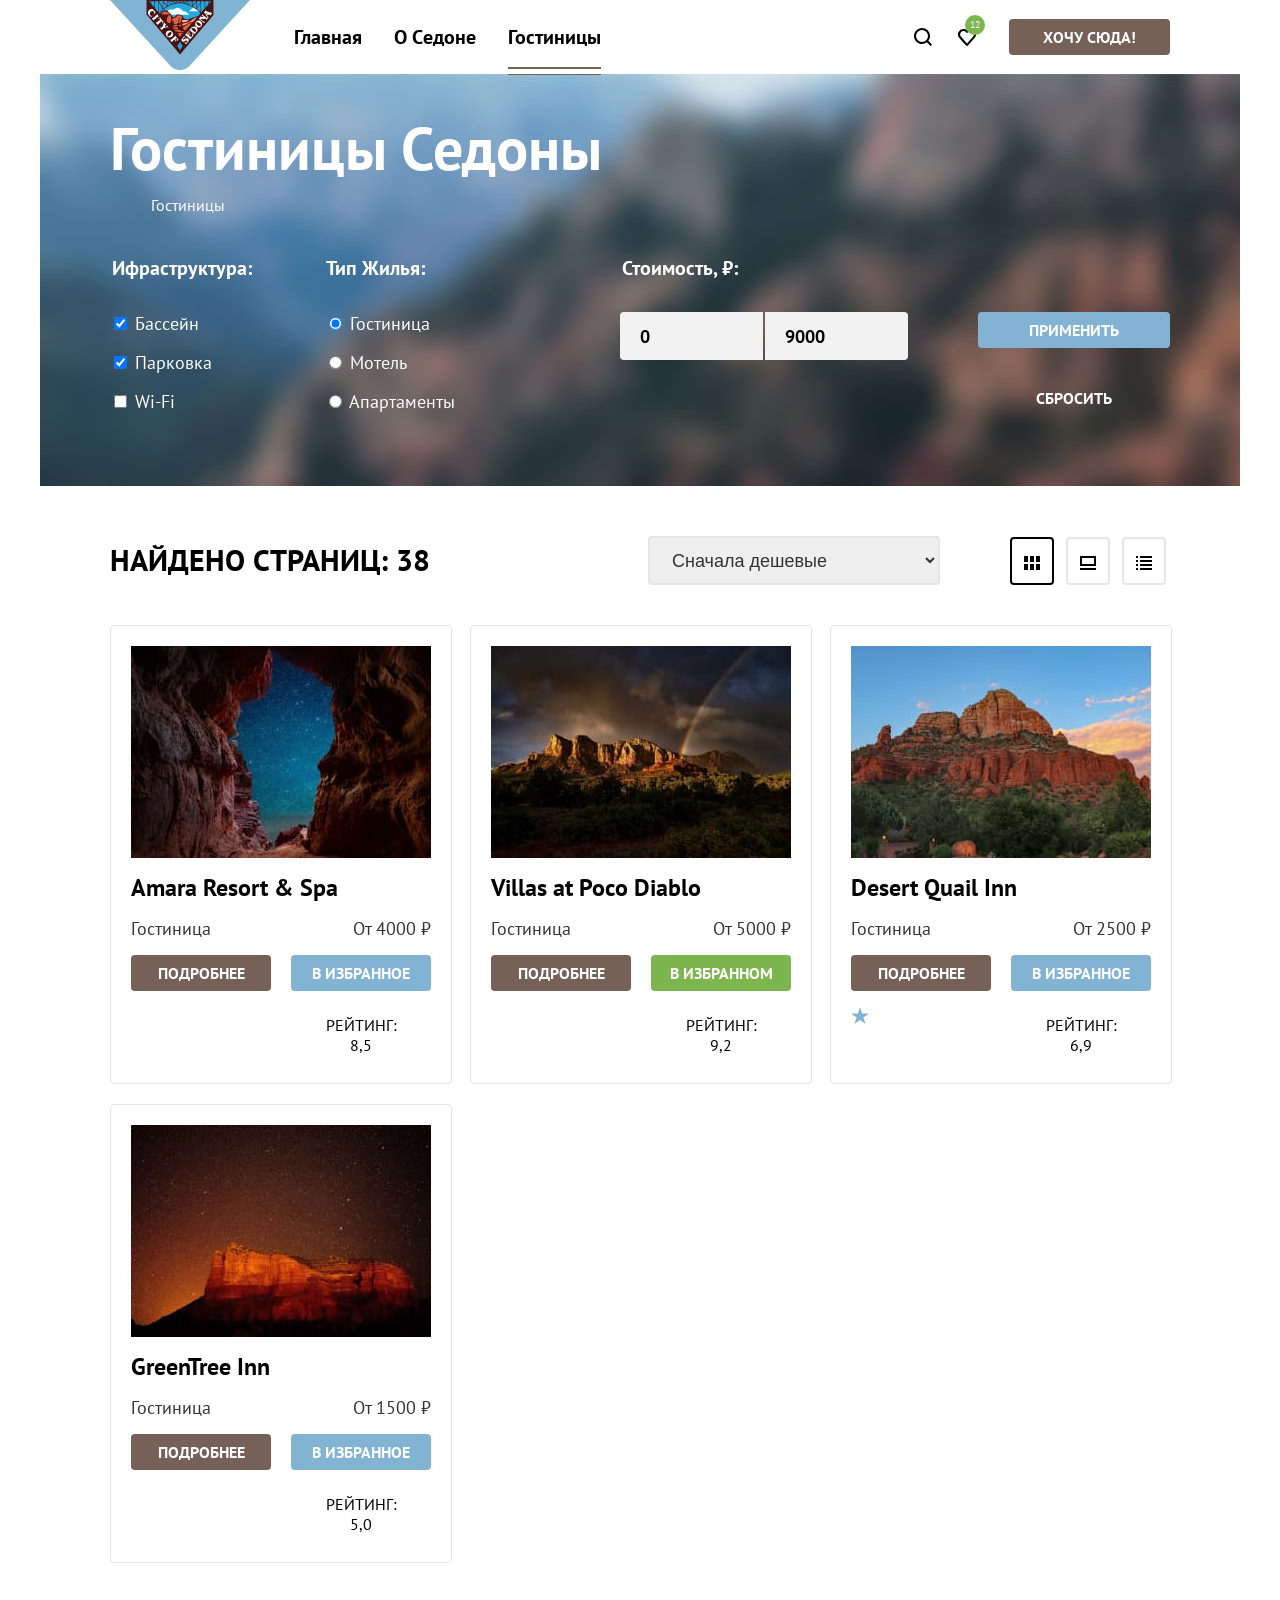
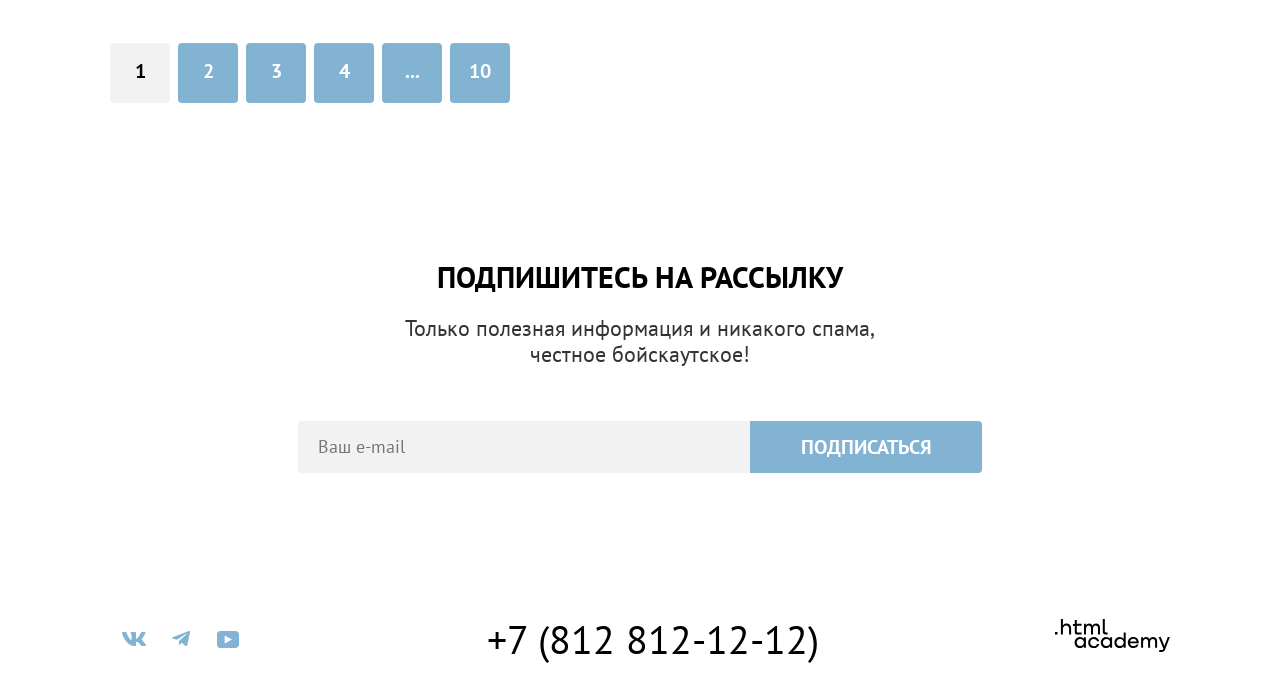
==== commit 632e1981: "Добавляет дек эл (звезды)" ====
--- a/catalog.html
+++ b/catalog.html
@@ -5,7 +5,7 @@
     <meta charset="utf-8">
     <title>HTML Academy: Седона</title>
     <link rel="stylesheet" href="styles/styles.css">
-      <link rel="icon" href="favicon.ico" sizes="32x32">
+    <link rel="icon" href="favicon.ico" sizes="32x32">
   </head>
 
   <body>
@@ -165,8 +165,8 @@
                 <li class="sort-view-item">
                   <a class="sort-view-link-button sort-view-link-button-choice" href="catalog.html?view=tile"
                     title="Показать в виде плитки">
-                    <svg class="view-icon-1" aria-hidden="true" focusable="false" width="16" height="14" viewBox="0 0 16 14" fill="none"
-                      xmlns="http://www.w3.org/2000/svg">
+                    <svg class="view-icon-1" aria-hidden="true" focusable="false" width="16" height="14"
+                      viewBox="0 0 16 14" fill="none" xmlns="http://www.w3.org/2000/svg">
                       <g xmlns="http://www.w3.org/2000/svg" fill="#000" clip-path="url(#a)">
                         <path d="M4 0H0v6h4zM16 0h-4v6h4zM10 0H6v6h4zM4 8H0v6h4zM16 8h-4v6h4zM10 8H6v6h4z" />
                       </g>
@@ -178,10 +178,9 @@
                 </li>
                 <li class="sort-view-item">
                   <a class="sort-view-link-button" href="catalog.html?view=card" title="Показать в виде карточек">
-                    <svg class="view-icon-2" aria-hidden="true" focusable="false" width="16" height="14" viewBox="0 0 16 14" fill="none"
-                      xmlns="http://www.w3.org/2000/svg">
-                      <path xmlns="http://www.w3.org/2000/svg"
-                        d="M16 12H0v2h16zM14 2v6H2V2zm2-2H0v10h16z" />
+                    <svg class="view-icon-2" aria-hidden="true" focusable="false" width="16" height="14"
+                      viewBox="0 0 16 14" fill="none" xmlns="http://www.w3.org/2000/svg">
+                      <path xmlns="http://www.w3.org/2000/svg" d="M16 12H0v2h16zM14 2v6H2V2zm2-2H0v10h16z" />
                     </svg>
                     <span class="visually-hidden">
                       Показать в виде карточек
@@ -190,8 +189,8 @@
                 </li>
                 <li class="sort-view-item">
                   <a class="sort-view-link-button" href="catalog.html?view=list" title="Показать в виде списка">
-                    <svg class="view-icon-3" aria-hidden="true" focusable="false" width="16" height="14" viewBox="0 0 16 14" fill="none"
-                      xmlns="http://www.w3.org/2000/svg">
+                    <svg class="view-icon-3" aria-hidden="true" focusable="false" width="16" height="14"
+                      viewBox="0 0 16 14" fill="none" xmlns="http://www.w3.org/2000/svg">
                       <path xmlns="http://www.w3.org/2000/svg"
                         d="M2 0H0v2h2zM16 0H4v2h12zM2 4H0v2h2zM16 4H4v2h12zM2 8H0v2h2zM16 8H4v2h12zM2 12H0v2h2zM16 12H4v2h12z" />
                     </svg>
@@ -240,8 +239,8 @@
                   <span class="card-description-price">От 5000 ₽</span>
                   <a class="card-title-link button-catalog" href="#">Подробнее</a>
                   <button class="button-catalog button-catalog-choice" type="button">В избранном</button>
-                 <span class="rating-star star-3">
-                  <p class="visually-hidden">4 звезды</p>
+                  <span class="rating-star star-3">
+                    <p class="visually-hidden">4 звезды</p>
                   </span>
                   <span class="rating-value">Рейтинг: 9,2</span>
                 </div>
@@ -260,8 +259,13 @@
                   <a class="card-title-link button-catalog" href="#">Подробнее</a>
                   <button class="button-catalog button-catalog-favourites" type="button">В избранное</button>
                   <span class="rating-star star-3">
-                    <p class="visually-hidden"> 3 звезды</p>
-                    </span>
+                    <p class="visually-hidden"> 3 звезды </p>
+                    <svg class="rating-star-3" aria-hidden="true" focusable="none" xmlns="http://www.w3.org/2000/svg" width="24" height="17" fill="none" viewBox="0 0 24 17">
+                      <path fill="#83b3d3" d="m9 0 2.1 6.5H18l-5.6 4 2.2 6.5L9 13l-5.6 4 2.2-6.5-5.6-4h6.9z" />
+
+                      <svg class="rating-star-3" aria-hidden="true" focusable="none" xmlns="http://www.w3.org/2000/svg" width="24" height="17" fill="none" viewBox="-24 0 24 17">
+                      <path fill="#83b3d3" d="m9 0 2.1 6.5H18l-5.6 4 2.2 6.5L9 13l-5.6 4 2.2-6.5-5.6-4h6.9z" />
+                  </span>
                   <span class="rating-value">Рейтинг: 6,9</span>
                 </div>
               </li>
@@ -280,7 +284,7 @@
                   <button class="button-catalog button-catalog-favourites" type="button">В избранное</button>
                   <span class="rating-star star-2">
                     <p class="visually-hidden">2 звезды</p>
-                    </span>
+                  </span>
                   <span class="rating-value">Рейтинг: 5,0</span>
                 </div>
               </li>
@@ -332,7 +336,7 @@
             </form>
           </div>
         </section>
-                <section class="footer-socials">
+        <section class="footer-socials">
           <h2 class="visually-hidden">
             Полезные контакты
           </h2>
@@ -340,8 +344,8 @@
             <ul class="footer-socials-list">
               <li class="footer-socials-item">
                 <a class="footer-socials-link link-vkontakte" href="https://vk.com/htmlacademy" title="Вконтакте">
-                  <svg class="vkontakte-icon" aria-hidden="true" focusable="false" width="24" height="14" viewBox="0 0 24 14" fill="none"
-                    xmlns="http://www.w3.org/2000/svg">
+                  <svg class="vkontakte-icon" aria-hidden="true" focusable="false" width="24" height="14"
+                    viewBox="0 0 24 14" fill="none" xmlns="http://www.w3.org/2000/svg">
                     <path xmlns="http://www.w3.org/2000/svg" fill-rule="evenodd"
                       d="M23.45.95c.17-.55 0-.95-.8-.95h-2.62c-.67 0-.98.35-1.14.73 0 0-1.34 3.2-3.23 5.27-.61.6-.89.8-1.22.8-.17 0-.42-.2-.42-.74V.95c0-.66-.18-.95-.74-.95H9.15c-.42 0-.67.3-.67.6 0 .61.95.76 1.05 2.5v3.8c0 .84-.16.99-.5.99-.88 0-3.05-3.21-4.33-6.89-.25-.71-.5-1-1.17-1H.9C.15 0 0 .35 0 .73c0 .68.89 4.07 4.14 8.55C6.32 12.34 9.38 14 12.16 14c1.67 0 1.88-.37 1.88-1v-2.32c0-.73.16-.88.69-.88.38 0 1.05.2 2.61 1.67C19.11 13.22 19.4 14 20.41 14h2.62c.75 0 1.13-.37.91-1.1-.24-.72-1.09-1.77-2.21-3.02-.62-.7-1.53-1.47-1.81-1.86-.4-.49-.28-.7  0-1.14 0 0 3.2-4.43 3.53-5.93"
                       clip-rule="evenodd" />
@@ -353,8 +357,8 @@
               </li>
               <li class="footer-socials-item">
                 <a class="footer-socials-link link-telegram" href="https://t.me/htmlacademy" title="Телеграмм">
-                  <svg class="telegram-icon" aria-hidden="true" focusable="false" width="18" height="16" viewBox="0 0 18 16" fill="none"
-                    xmlns="http://www.w3.org/2000/svg">
+                  <svg class="telegram-icon" aria-hidden="true" focusable="false" width="18" height="16"
+                    viewBox="0 0 18 16" fill="none" xmlns="http://www.w3.org/2000/svg">
                     <path xmlns="http://www.w3.org/2000/svg"
                       d="M16.79.1.84 6.25c-1.09.43-1.08 1.04-.2 1.31l4.1 1.28 9.47-5.98c.44-.27.85-.12.52.18L7.05 9.96l-.28 4.22c.41 0 .6-.19.83-.41l1.99-1.93 4.13 3.05c.77.42 1.31.2 1.5-.7l2.72-12.8c.28-1.12-.43-1.62-1.16-1.3" />
                   </svg>
@@ -366,8 +370,8 @@
               <li class="footer-socials-item">
                 <a class="footer-socials-link link-youtube" href="https://www.youtube.com/user/htmlacademyru"
                   title="Ютуб">
-                  <svg class="youtube-icon"  aria-hidden="true" focusable="false" width="22" height="17" viewBox="0 0 22 17" fill="none"
-                    xmlns="http://www.w3.org/2000/svg">
+                  <svg class="youtube-icon" aria-hidden="true" focusable="false" width="22" height="17"
+                    viewBox="0 0 22 17" fill="none" xmlns="http://www.w3.org/2000/svg">
                     <path xmlns="http://www.w3.org/2000/svg"
                       d="M18.6 0H3.18C1.31 0 0 1.6 0 3.4v10.1C0 15.4 1.31 17 3.17 17h15.66c1.64 0 3.17-1.6 3.17-3.4V3.4C21.78 1.6 20.47 0 18.6 0M7.67 12.54V4.46L15 8.5z" />
                   </svg>
@@ -384,14 +388,14 @@
             </p>
             <p class="footer-logo">
               <a class="footer-logo-link" href="https://htmlacademy.ru/intensive/htmlcss">
-                <svg class="logo-icon" aria-hidden="true" focusable="false" width="115" height="33" viewBox="0 0 115 33" fill="none"
-                  xmlns="http://www.w3.org/2000/svg">
+                <svg class="logo-icon" aria-hidden="true" focusable="false" width="115" height="33" viewBox="0 0 115 33"
+                  fill="none" xmlns="http://www.w3.org/2000/svg">
                   <path xmlns="http://www.w3.org/2000/svg"
                     d="M0 12.9v2.6h2.5v-2.6zM11.6 4.5c-1.6 0-2.8.7-3.6 1.7h-.1V0h-2v15.5h2v-5.3c0-2.1 1.3-3.6 3.3-3.6 1.8 0 2.9 1.4 2.9 3.2v5.7h2V9.4c.1-3-1.8-4.9-4.5-4.9M26.6 4.8h-4.8V1.1h-2v3.8h-1.9v2h1.9v6c0 1.7 1 2.7 2.7 2.7h4.1v-2h-3.7c-.7 0-1.1-.4-1.1-1.1V6.8h4.8zM41.1 4.6c-1.6 0-2.9.8-3.5 2.1h-.1c-.6-1.2-1.8-2.1-3.4-2.1-1.4 0-2.5.8-3.1 1.8h-.1V4.8H29v10.6h2V10c0-2 1-3.5 2.6-3.5 1.5 0 2.4 1 2.4 2.6v6.3h2V9.8c0-2.4 1.4-3.3 2.6-3.3 1.5 0 2.4 1 2.4 2.6v6.3h2V8.9c.1-2.5-1.4-4.3-3.9-4.3M47.8 12.7c0 1.7 1 2.7 2.8 2.7h2v-2h-1.7c-.7 0-1.1-.4-1.1-1.1V0h-2zM28.9 19.7c-.9-1.1-2.2-1.8-3.9-1.8-3.1 0-5.4 2.3-5.4 5.6s2.3 5.6 5.4 5.6c1.8 0 3-.8 3.8-1.9h.1v1.6h2V18.2h-2zm-3.6 7.4c-2.2 0-3.6-1.6-3.6-3.6s1.4-3.6 3.6-3.6 3.6 1.6 3.6 3.6c0 1.9-1.4 3.6-3.6 3.6M44.2 22c-.5-2.4-2.6-4.1-5.4-4.1a5.4 5.4 0 0 0-5.6 5.6c0 3.1 2.2 5.6 5.6 5.6 2.8 0 4.9-1.8 5.4-4.2h-2.1a3.4 3.4 0 0 1-3.3 2.3c-2.2 0-3.6-1.6-3.6-3.6s1.4-3.6 3.6-3.6c1.6 0 2.8 1 3.3 2.2h2.1zM55.1 19.7c-.9-1.1-2.2-1.8-3.9-1.8-3.1 0-5.4 2.3-5.4 5.6s2.3 5.6 5.4 5.6c1.8 0 3-.8 3.8-1.9h.1v1.6h2V18.2h-2zm-3.6 7.4c-2.2 0-3.6-1.6-3.6-3.6s1.4-3.6 3.6-3.6 3.6 1.6 3.6 3.6c0 1.9-1.5 3.6-3.6 3.6M68.7 19.8c-.9-1.1-2.2-1.9-3.9-1.9-3.1 0-5.4 2.3-5.4 5.6s2.2 5.6 5.4 5.6c1.7 0 3-.8 3.8-1.8h.1v1.5h2V13.4h-2zm-3.6 7.3c-2.2 0-3.6-1.6-3.6-3.6s1.4-3.6 3.6-3.6 3.6 1.6 3.6 3.6c-.1 2-1.5 3.6-3.6 3.6M78.3 17.9c-3.3 0-5.5 2.5-5.5 5.6 0 3 2.1 5.6 5.5 5.6 2.5 0 4.5-1.3 5.2-3.6h-2.1c-.5 1-1.6 1.6-3 1.6-1.9 0-3.3-1.3-3.4-2.9h8.8c.2-3.6-2-6.3-5.5-6.3m0 1.9c1.7 0 3 1 3.3 2.6h-6.5c.3-1.5 1.5-2.6 3.2-2.6M98.2 17.9c-1.6 0-2.9.8-3.6 2h-.1c-.6-1.2-1.8-2-3.4-2-1.4 0-2.5.7-3.1 1.8v-1.5h-1.9v10.6h2v-5.4c0-2 1-3.4 2.6-3.5 1.5 0 2.4 1 2.4 2.6v6.3h2v-5.6c0-2.4 1.4-3.3 2.6-3.3 1.5 0 2.4 1 2.4 2.6v6.3h2v-6.5c.1-2.6-1.4-4.4-3.9-4.4M109.4 27l-3.6-8.9h-2.2l4.8 11.6c-.3.9-.7 1.2-1.7 1.2h-2.5v2h2.5c1.8 0 2.8-.8 3.5-2.6l4.7-12.2h-2.1z" />
-                  </svg>
-                    <span class="visually-hidden">
-                    Логотип HTML Academy
-                  </span>
+                </svg>
+                <span class="visually-hidden">
+                  Логотип HTML Academy
+                </span>
               </a>
             </p>
           </div>
--- a/styles/styles.css
+++ b/styles/styles.css
@@ -119,11 +119,11 @@
   padding: 20px 16px;
 }
 
-.navigation-link:hover{
+.navigation-link:hover {
   color: #756157;
 }
 
-.navigation-link:focus  {
+.navigation-link:focus {
   color: #756157;
 }
 
@@ -297,7 +297,7 @@
   display: flex;
   flex-wrap: wrap;
   list-style-type: none;
-  }
+}
 
 .advantages-item {
   box-sizing: border-box;
@@ -388,7 +388,7 @@
 
 .advantages-subtitle::after {
   content: '';
-    width: 60px;
+  width: 60px;
   height: 2px;
   background: rgba(0, 0, 0, 0.3);
   display: block;
@@ -396,7 +396,7 @@
 }
 
 .advantages-container .advantages-subtitle::after {
-content: '';
+  content: '';
   width: 60px;
   height: 2px;
   background: rgba(255, 255, 255, 0.3);
@@ -748,6 +748,7 @@
 .breadcrumbs-item:first-child::after {
   content: '';
   background-image: url("../images/catalog/arrow-right.svg");
+  background-repeat: no-repeat;
   width: 8px;
   height: 20px;
   position: absolute;
@@ -1233,13 +1234,17 @@
 .rating-star {
   grid-column: 1/2;
   grid-row: 3/4;
-  background-image: url("../images/catalog/star-icon.svg");
-
-  background-size: 90px 17px;
-  background-repeat: no-repeat;
+/*   background-image: url("../images/catalog/star-icon.svg");
+    height: 17px;
+  background-repeat: repeat-x; */
+  /*   background-repeat: no-repeat;
   background-position: 0 0, 24px 0, 48px 0, 72px 0;
   width: calc((18px + 6px) * 4 - 6px);
-  height: 17px;
+  height: 17px; */
+}
+
+.rating-star-3 {
+
 }
 
 .rating-value {
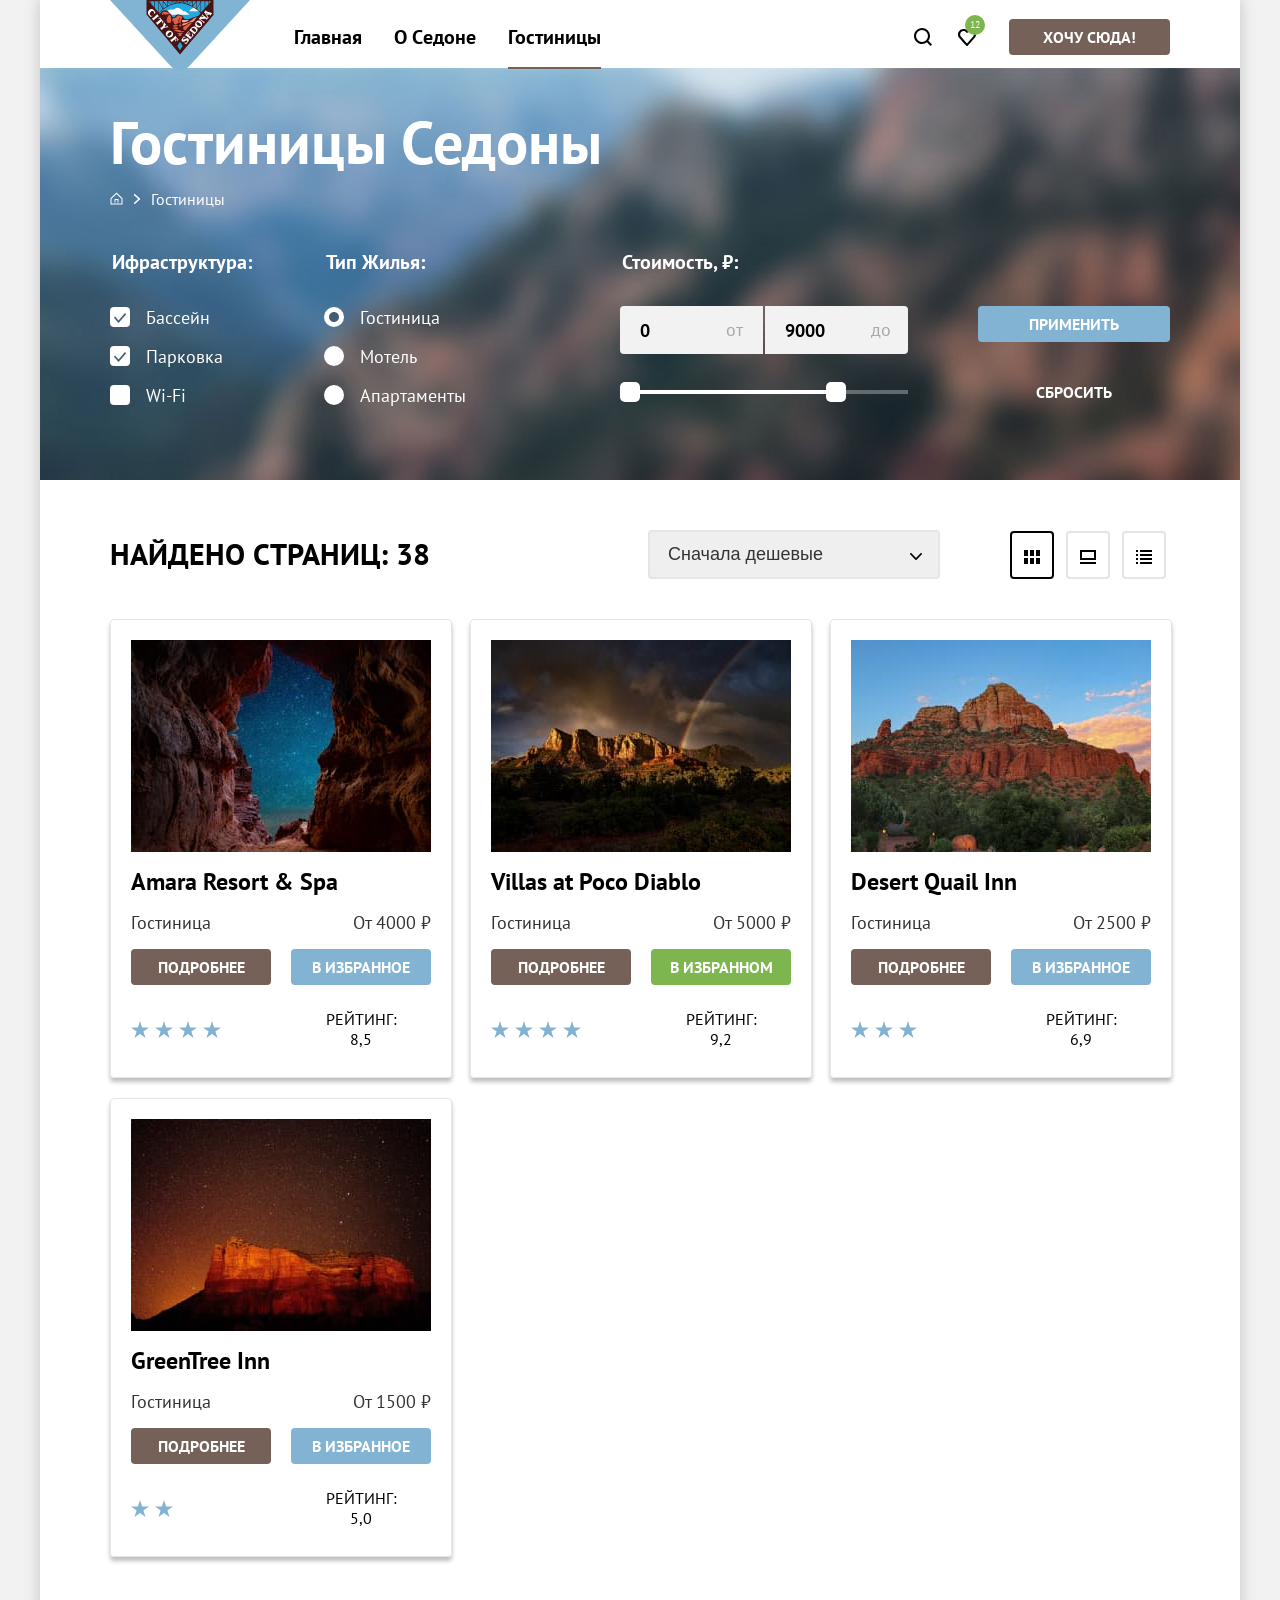
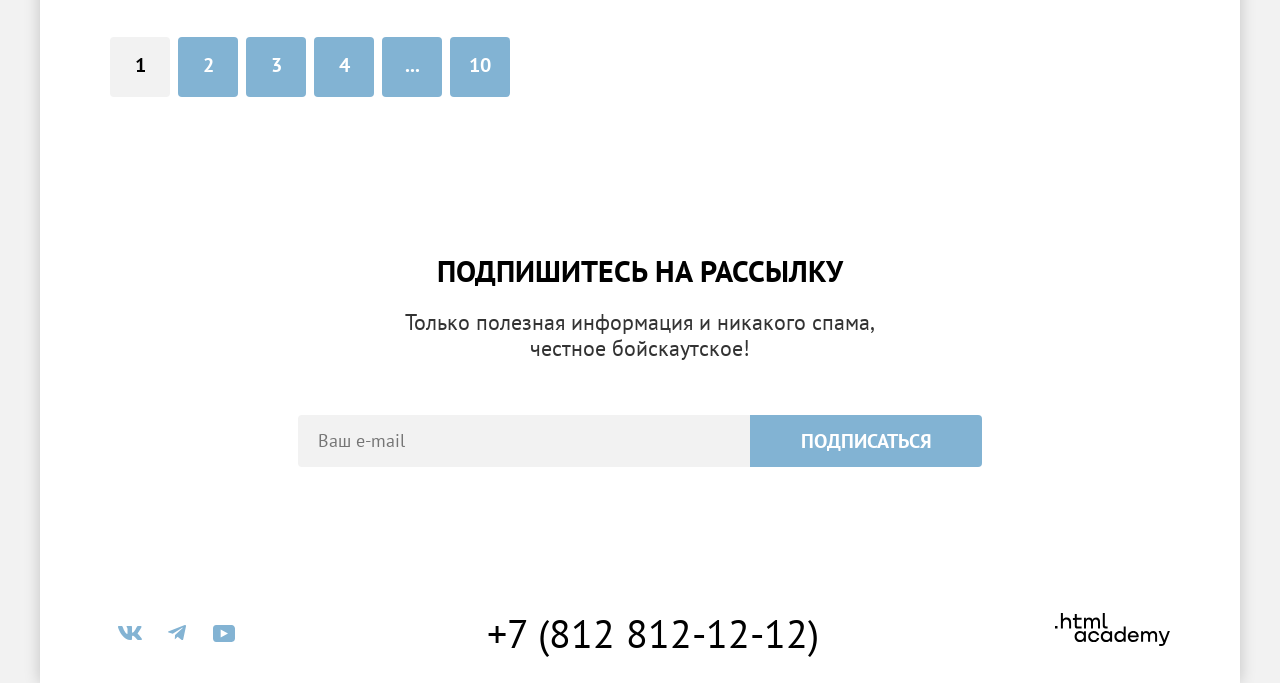
==== commit 9f0e074c: "Добавляет по максимуму (9 раздел)" ====
--- a/catalog.html
+++ b/catalog.html
@@ -71,6 +71,10 @@
                 <span class="visually-hidden">
                   Домой, на главную страницу
                 </span>
+                <svg class="house-icon" xmlns="http://www.w3.org/2000/svg" width="13" height="15" fill="none"
+                  viewBox="0 0 13 15">
+                  <path d="m6.5.5-6 5.8v6.2h12V6.3zm5 11h-10V6.7l5-4.8 5 4.8z" />
+                  <path d="M4.5 10.5h1V8h2v2.5h1V7h-4z" />
               </a>
             </li>
             <li class="breadcrumbs-item">
@@ -85,52 +89,69 @@
               Настройка фильтров
             </h2>
             <fieldset class="catalog-filter-group infrastructure">
+
               <legend class="catalog-filter-title infrastructure-option">
                 Ифраструктура:
               </legend>
-              <label class="option-pool">
-                <input type="checkbox" name="pool" checked>
-                Бассейн
+              <label class="option option-pool">
+                <input class="option-input" type="checkbox" name="pool" checked>
+                <span class="control-option"> </span>
+                <span class="option-name"> Бассейн </span>
+                </label>
+              <label class="option option-parking">
+                <input class="option-input" type="checkbox" name="parking" checked>
+                <span class="control-option"> </span>
+                <span class="option-name">Парковка </span>
               </label>
-              <label class="option-parking">
-                <input type="checkbox" name="parking" checked>
-                Парковка
-              </label>
-              <label class="option-internet">
-                <input type="checkbox" name="internet">
-                Wi-Fi
+              <label class="option option-internet">
+                <input class="option-input" type="checkbox" name="internet">
+                <span class="control-option"> </span>
+                <span class="option-name">Wi-Fi</span>
               </label>
             </fieldset>
+
             <fieldset class="catalog-filter-group hotel">
               <legend class="catalog-filter-title hotel-option">
                 Тип Жилья:
               </legend>
-              <label class="hotel-option">
-                <input type="radio" name="hotel-option" value="hotel" checked>
-                Гостиница
+              <label class="option hotel-option">
+                <input class="option-input" type="radio" name="hotel-option" value="hotel" checked>
+                <span class="control-radio control-option"> </span>
+                <span class="option-name">Гостиница</span>
               </label>
-              <label class="option-motel">
-                <input type="radio" name="hotel-option" value="motel">
-                Мотель
+              <label class="option option-motel">
+                <input class="option-input" type="radio" name="hotel-option" value="motel">
+                <span class="control-radio control-option"> </span>
+                <span class="option-name">Мотель</span>
               </label>
-              <label class="option-apartments">
-                <input type="radio" name="hotel-option" value="apartments">
-                Апартаменты
+              <label class="option option-apartments">
+                <input class="option-input" type="radio" name="hotel-option" value="apartments">
+                <span class="control-radio control-option"> </span>
+                <span class="option-name">Апартаменты</span>
               </label>
             </fieldset>
+
             <fieldset class="catalog-filter-group catalog-filter-group-price">
               <legend class="catalog-filter-title">
                 Стоимость, ₽:
               </legend>
               <div class="number-container">
-                <label>
-                  <!-- От -->
-                  <input type="number" name="от" value="0">
+                <label class="min">
+                  <span class="prefix-min"> от </span>
+                  <input type="number" name="number-min" value="0">
                 </label>
-                <label>
-                  <!--  До -->
-                  <input type="number" name="до" value="9000">
+                <label class="max">
+                  <span class="prefix-max"> до </span>
+                  <input type="number" name="number-max" value="9000">
                 </label>
+              </div>
+              <div class="rang-scale">
+                <div class="rang-bar" style="left: 0; width:226px">
+                  <button class="rang-toggle toggle-min" type="button">
+                  </button>
+                  <button class="rang-toggle toggle-max" type="button">
+                  </button>
+                </div>
               </div>
             </fieldset>
             <div class="button-catalog-container">
@@ -239,7 +260,7 @@
                   <span class="card-description-price">От 5000 ₽</span>
                   <a class="card-title-link button-catalog" href="#">Подробнее</a>
                   <button class="button-catalog button-catalog-choice" type="button">В избранном</button>
-                  <span class="rating-star star-3">
+                  <span class="rating-star star-4">
                     <p class="visually-hidden">4 звезды</p>
                   </span>
                   <span class="rating-value">Рейтинг: 9,2</span>
@@ -260,11 +281,6 @@
                   <button class="button-catalog button-catalog-favourites" type="button">В избранное</button>
                   <span class="rating-star star-3">
                     <p class="visually-hidden"> 3 звезды </p>
-                    <svg class="rating-star-3" aria-hidden="true" focusable="none" xmlns="http://www.w3.org/2000/svg" width="24" height="17" fill="none" viewBox="0 0 24 17">
-                      <path fill="#83b3d3" d="m9 0 2.1 6.5H18l-5.6 4 2.2 6.5L9 13l-5.6 4 2.2-6.5-5.6-4h6.9z" />
-
-                      <svg class="rating-star-3" aria-hidden="true" focusable="none" xmlns="http://www.w3.org/2000/svg" width="24" height="17" fill="none" viewBox="-24 0 24 17">
-                      <path fill="#83b3d3" d="m9 0 2.1 6.5H18l-5.6 4 2.2 6.5L9 13l-5.6 4 2.2-6.5-5.6-4h6.9z" />
                   </span>
                   <span class="rating-value">Рейтинг: 6,9</span>
                 </div>
--- a/styles/styles.css
+++ b/styles/styles.css
@@ -21,7 +21,15 @@
 
 body {
   height: 100%;
-  margin: 0;
+  font-family: "PT Sans", sans-serif;
+  font-weight: 400;
+  font-style: normal;
+  font-size: 18px;
+  line-height: 21px;
+  margin: 0;
+  width: 1280px;
+  background: #f2f2f2;
+  color: #000000;
 }
 
 .visually-hidden {
@@ -44,21 +52,25 @@
   overflow-wrap: break-word;
   margin: 0 auto;
   padding: 0;
+  box-shadow: 0 0 15px rgba(0, 0, 0, 0.2);
+  background-color: #ffffff;
+
+  /* для логотипа*/
+  position: relative;
 }
 
 .main-container {
   flex-grow: 1;
 }
 
-body {
-  font-family: "PT Sans", sans-serif;
-  font-weight: 400;
-  font-style: normal;
-  font-size: 18px;
-  line-height: 21px;
-  background-color: #ffffff;
-  color: #000000;
-}
+/* для логотипа*/
+.main-index,
+.main-inner {
+  margin-top: -6px;
+  position: relative;
+
+}
+
 
 /* Кнопки */
 .button {
@@ -83,6 +95,11 @@
   color: #000000;
 }
 
+.navigation-logo,
+.navigation-link-current::before {
+  position: relative;
+  z-index: 2;
+}
 
 .header-navigation {
   display: grid;
@@ -183,6 +200,7 @@
 .navigation-link-user-goto:disabled {
   background-color: #e5e5e5;
   color: #ffffff;
+  cursor: default;
 }
 
 .current-index {
@@ -450,6 +468,7 @@
 .search-button:disabled {
   background-color: #e5e5e5;
   color: #ffffff;
+  cursor: default;
 }
 
 
@@ -479,13 +498,34 @@
   max-width: 100%;
 }
 
-.mailing-form input {
+input[type="email"] {
+  font-family: inherit;
+  font-weight: 400;
+  font-size: 18px;
+  line-height: 24px;
+  color: #000000;
+  text-align: left;
   background-color: #f2f2f2;
   box-sizing: border-box;
   width: 452px;
   min-height: 52px;
   padding: 14px 20px;
   border-radius: 4px 0 0 4px;
+}
+
+input[type="email"]:hover {
+  background-color: #e6e6e6;
+}
+
+input[type="email"]:focus {
+  background-color: #e6e6e6;
+  outline: 3px solid #83b3d3;
+}
+
+input[type="email"]:disabled {
+  background-color: #e5e5e5;
+  opacity: 0.3;
+  cursor: default;
 }
 
 .mailing-form button {
@@ -539,26 +579,23 @@
   background-size: cover;
 }
 
-input[type="email"] {
-  font-family: inherit;
-  font-weight: 400;
-  font-size: 18px;
-  line-height: 24px;
-  color: #000000;
-  text-align: left;
-}
+
 
 .footer-socials {
   background-color: #ffffff;
   color: #000000;
 }
 
+.footer-socials-item {
+  width: 47px;
+}
+
 .footer-socials-link {
   background-color: #ffffff;
   color: #000000;
   text-decoration: none;
   display: flex;
-  width: 47px;
+  width: 40px;
   height: 40px;
   justify-content: center;
   align-items: center;
@@ -568,11 +605,8 @@
   fill: #83b3d3;
 }
 
-.footer-socials-link:hover .vkontakte-icon {
-  fill: #68a2ca;
-}
-
-.footer-socials-link:focus .vkontakte-icon {
+.footer-socials-link:hover .vkontakte-icon,
+.footer-socials-link:focus .vkontakte-icon  {
   fill: #68a2ca;
 }
 
@@ -584,11 +618,8 @@
   fill: #83b3d3;
 }
 
-.footer-socials-link:hover .telegram-icon {
-  fill: #68a2ca;
-}
-
-.footer-socials-link:focus .telegram-icon {
+.footer-socials-link:hover .telegram-icon,
+.footer-socials-link:focus .telegram-icon  {
   fill: #68a2ca;
 }
 
@@ -600,11 +631,7 @@
   fill: #83b3d3;
 }
 
-.footer-socials-link:hover .youtube-icon {
-  fill: #68a2ca;
-
-}
-
+.footer-socials-link:hover .youtube-icon,
 .footer-socials-link:focus .youtube-icon {
   fill: #68a2ca;
 }
@@ -624,10 +651,7 @@
   text-transform: capitalize;
 }
 
-.footer-phone-link:hover {
-  color: #756157;
-}
-
+.footer-phone-link:hover,
 .footer-phone-link:focus {
   color: #756157;
 }
@@ -647,10 +671,7 @@
   fill: #000000;
 }
 
-.footer-logo-link:hover .logo-icon {
-  fill: #756157;
-}
-
+.footer-logo-link:hover .logo-icon,
 .footer-logo-link:focus .logo-icon {
   fill: #756157;
 }
@@ -715,34 +736,41 @@
   min-height: 15px;
 }
 
-.breadcrumbs-link-index {
-  background-image: url("../images/catalog/house-icon-catalog.svg");
-  background-repeat: no-repeat;
-  background-position: center;
-  background-size: 13px 15px;
+.breadcrumbs-link:hover {
+  color: rgba(255, 255, 255, 0.6);
+}
+
+.breadcrumbs-link:focus {
+  color: #ffffff;
+}
+
+.breadcrumbs-link:active {
+  color: rgba(255, 255, 255, 0.3);
+}
+
+.breadcrumbs-link .house-icon {
+  fill: #ffffff;
   margin-right: 10px;
-}
-
+  display: flex;
+  justify-content: center;
+  align-items: center;
+}
+
+.breadcrumbs-link .house-icon:hover {
+  fill: rgba(255, 255, 255, 0.6);
+}
+
+.breadcrumbs-link .house-icon:focus {
+  fill: #ffffff;
+}
+
+.breadcrumbs-link .house-icon:active {
+  fill: rgba(255, 255, 255, 0.3);
+}
 
 .breadcrumbs-link-catalog {
   margin-left: 18px;
   width: min-content;
-}
-
-.breadcrumbs-link-catalog:hover {
-  color: rgba(255, 255, 255, 0.6);
-}
-
-.breadcrumbs-link-catalog:focus {
-  color: #ffffff;
-}
-
-.breadcrumbs-link-catalog:focus-visible {
-  color: #ffffff;
-}
-
-.breadcrumbs-link-catalog:active {
-  color: rgba(255, 255, 255, 0.3);
 }
 
 .breadcrumbs-item:first-child::after {
@@ -770,45 +798,64 @@
   margin-right: 70px;
 }
 
+/* чекбокс и радиокнопка*/
 .catalog-filter-group-price {
   margin-left: auto;
   margin-right: 70px;
 }
 
+.rang-scale {
+  position: relative;
+  height: 4px;
+  margin-top: 36px;
+  background-color: rgba(255, 255, 255, 0.3);
+}
+
+.rang-bar {
+  position: absolute;
+  height: 4px;
+  background-color: #ffffff;
+}
+
+.rang-toggle {
+  position: absolute;
+  width: 20px;
+  height: 20px;
+  background-color: #ffffff;
+  border-radius: 5px;
+  border: none;
+  cursor: pointer;
+}
+
+.rang-toggle:focus {
+  border: 3px solid #83b3d3;
+  box-shadow: 0 4px 10px rgba(0, 0, 0, 0.25);
+  border-radius: 5px;
+}
+
+.rang-toggle:active {
+  border: 2px solid #83b3d3;
+  box-shadow: 0 7px 15px rgba(0, 0, 0, 0.4);
+  border-radius: 5px;
+}
+
+.toggle-min {
+  bottom: -8px;
+  left: 0;
+}
+
+.toggle-max {
+  bottom: -8px;
+  right: 0;
+}
+
 .infrastructure label:not(:last-child) {
   margin-bottom: 16px;
 }
 
-
-
-/*input[type="checkbox"]:hover {
-color: #ffffff;
-
-
- input[type="checkbox"]:focus {
-color: #ffffff;
-}
-input[type="checkbox"]:active {
-color: #a20a0a;
-} */
-
-
 .hotel label:not(:last-child) {
   margin-bottom: 16px;
 }
-
-/*
-input[type="radio"]:hover {
-color: #ffffff;
-}
-input[type="radio"]:focus {
-color: #ffffff;
-}
-input[type="radio"]:active {
-color: #a20a0a;
-}
- */
-
 
 .number-container {
   display: grid;
@@ -816,6 +863,10 @@
   grid-template-rows: 48px;
   grid-column-gap: 2px;
   width: 288px;
+
+  appearance: none;
+  -webkit-appearance: none;
+  -moz-appearance: none;
 }
 
 /* Кнопки на странице каталога*/
@@ -844,7 +895,6 @@
   cursor: pointer;
 }
 
-
 .button-catalog-favourites {
   background-color: #82b3d3;
   padding: 8px 20px;
@@ -874,10 +924,7 @@
 
 /* состояния кнопок на странице каталога*/
 
-.description-container .button-catalog:hover {
-  background-color: #615048;
-}
-
+.description-container .button-catalog:hover,
 .description-container .button-catalog:focus {
   background-color: #615048;
 }
@@ -887,15 +934,7 @@
   color: rgba(255, 255, 255, 0.3);
 }
 
-.description-container .button-catalog:disabled {
-  background-color: #e5e5e5;
-  color: #ffffff;
-}
-
-.button-catalog.button-catalog-favourites:hover {
-  background-color: #68a2ca;
-}
-
+.button-catalog.button-catalog-favourites:hover,
 .button-catalog.button-catalog-favourites:focus {
   background-color: #68a2ca;
 }
@@ -908,12 +947,10 @@
 .button-catalog.button-catalog-favourites:disabled {
   background-color: #e5e5e5;
   color: #ffffff;
-}
-
-.button-catalog.button-catalog-choice:hover {
-  background-color: #6c9e42;
-}
-
+  cursor: default;
+}
+
+.button-catalog.button-catalog-choice:hover,
 .button-catalog.button-catalog-choice:focus {
   background-color: #6c9e42;
 }
@@ -926,12 +963,10 @@
 .button-catalog.button-catalog-choice:disabled {
   background-color: #e5e5e5;
   color: #ffffff;
-}
-
-.button-use:hover {
-  background-color: #68a2ca;
-}
-
+  cursor: default;
+}
+
+.button-use:hover,
 .button-use:focus {
   background-color: #68a2ca;
 }
@@ -944,11 +979,12 @@
 .button-use:disabled {
   background-color: #e5e5e5;
   color: #ffffff;
-}
-
+  cursor: default;
+}
 
 .button-reset:hover {
   color: #ffffff;
+  opacity: 0.6;
 }
 
 .button-reset:focus {
@@ -964,8 +1000,8 @@
 
 .button-reset:disabled {
   color: rgba(255, 255, 255, 0.3);
-}
-
+  cursor: default;
+}
 
 .catalog-filter-title {
   font-weight: 700;
@@ -973,6 +1009,81 @@
   line-height: 24px;
   color: inherit;
   margin-bottom: 32px;
+  box-sizing: border-box;
+}
+
+.option {
+  position: relative;
+  display: block;
+}
+
+input[type="checkbox"] {
+  position: absolute;
+  opacity: 0;
+  width: 20px;
+  height: 20px;
+  /*   width: 0;
+  height: 0; */
+}
+input[type="radio"] {
+  position: absolute;
+  opacity: 0;
+  width: 20px;
+  height: 20px;
+  border-radius: 50%;
+  /*   width: 0;
+  height: 0; */
+}
+
+.option-name {
+  padding-left: 36px;
+}
+
+.control-option {
+  position: absolute;
+  width: 20px;
+  height: 20px;
+  background-color: #ffffff;
+  border-radius: 4px;
+  left: 0;
+  top: 1px;
+}
+
+.control-radio {
+  border-radius: 50%;
+}
+
+.option-input[type=checkbox]:checked + .control-option {
+  background-image: url("../images/catalog/check-icon.svg");
+  background-repeat: no-repeat;
+  background-position: 4px 6px;
+}
+
+.option-input[type=radio]:checked + .control-option {
+  background-image: url("../images/catalog/lap-icon.svg");
+  background-repeat: no-repeat;
+  background-position: 5px 5px;
+}
+
+.option:hover .control-option,
+.option:hover .option-name {
+  opacity: 0.6;
+  color: #ffffff;
+}
+
+.option:focus .control-option {
+outline: 3px solid #83B3D3;
+}
+
+.option:active .control-option,
+.option:active .option-name {
+  opacity: 0.3;
+  color: #ffffff;
+}
+
+.option-input:disabled + .control-option {
+  cursor: default;
+  background: #e5e5e5;
 }
 
 input[type="number"] {
@@ -987,6 +1098,33 @@
   height: 48px;
   margin: 0;
   border: 0;
+}
+
+label.min,
+label.max {
+  position: relative;
+}
+
+.prefix-min {
+  position: absolute;
+  top: 12px;
+  left: 106px;
+  color: #000000;
+  opacity: 0.3;
+}
+
+.prefix-max {
+  position: absolute;
+  top: 12px;
+  left: 106px;
+  color: #000000;
+  opacity: 0.3;
+}
+
+input[type="number"]::-webkit-outer-spin-button,
+input[type="number"]::-webkit-inner-spin-button {
+  -webkit-appearance: none;
+  margin: 0;
 }
 
 input[type="number"]:hover {
@@ -1058,6 +1196,14 @@
   border-radius: 4px;
   width: 292px;
   height: 49px;
+
+  appearance: none;
+  -webkit-appearance: none;
+  -moz-appearance: none;
+
+  background-image: url(../images/catalog/arrow-down.svg);
+  background-repeat: no-repeat;
+  background-position: 260px 21px;
 }
 
 .sort-price:hover {
@@ -1068,12 +1214,6 @@
 .sort-price:focus {
   border: 2px solid #68A2CA;
   box-sizing: border-box;
-}
-
-.sort-price:disabled {
-  box-sizing: border-box;
-  border: 2px solid rgba(0, 0, 0, 0.3);
-  color: rgba(0, 0, 0, 0.3);
 }
 
 .sort-view-list {
@@ -1143,10 +1283,6 @@
   border-color: #000000;
 }
 
-
-
-
-
 /* Карточки гостиниц */
 .card-list {
   list-style-type: none;
@@ -1155,6 +1291,7 @@
   gap: 20px;
   margin: 0;
   padding: 0;
+
 }
 
 .card-item {
@@ -1167,6 +1304,7 @@
   display: grid;
   grid-template-columns: 300px;
   row-gap: 16px;
+  box-shadow: 0 4px 4px rgba(0, 0, 0, 0.25);
 }
 
 .card-image-name-link {
@@ -1234,17 +1372,57 @@
 .rating-star {
   grid-column: 1/2;
   grid-row: 3/4;
-/*   background-image: url("../images/catalog/star-icon.svg");
-    height: 17px;
-  background-repeat: repeat-x; */
-  /*   background-repeat: no-repeat;
+  align-self: center;
+}
+
+.star-1 {
+  background-image:
+    url("../images/catalog/star-icon.svg");
+  background-repeat: no-repeat;
+  height: 17px;
+  background-position: 0 0;
+}
+
+.star-2 {
+  background-image:
+    url("../images/catalog/star-icon.svg"),
+    url("../images/catalog/star-icon.svg");
+  background-repeat: no-repeat;
+  height: 17px;
+  background-position: 0 0, 24px 0;
+}
+
+.star-3 {
+  background-image:
+    url("../images/catalog/star-icon.svg"),
+    url("../images/catalog/star-icon.svg"),
+    url("../images/catalog/star-icon.svg");
+  background-repeat: no-repeat;
+  height: 17px;
+  background-position: 0 0, 24px 0, 48px 0;
+}
+
+.star-4 {
+  background-image:
+    url("../images/catalog/star-icon.svg"),
+    url("../images/catalog/star-icon.svg"),
+    url("../images/catalog/star-icon.svg"),
+    url("../images/catalog/star-icon.svg");
+  background-repeat: no-repeat;
+  height: 17px;
   background-position: 0 0, 24px 0, 48px 0, 72px 0;
-  width: calc((18px + 6px) * 4 - 6px);
-  height: 17px; */
-}
-
-.rating-star-3 {
-
+}
+
+.star-5 {
+  background-image:
+    url("../images/catalog/star-icon.svg"),
+    url("../images/catalog/star-icon.svg"),
+    url("../images/catalog/star-icon.svg"),
+    url("../images/catalog/star-icon.svg"),
+    url("../images/catalog/star-icon.svg");
+  background-repeat: no-repeat;
+  height: 17px;
+  background-position: 0 0, 24px 0, 48px 0, 72px 0, 96px 0;
 }
 
 .rating-value {
@@ -1339,4 +1517,5 @@
 .mailing-button:disabled {
   background-color: #e5e5e5;
   color: #ffffff;
-}
+  cursor: default;
+}
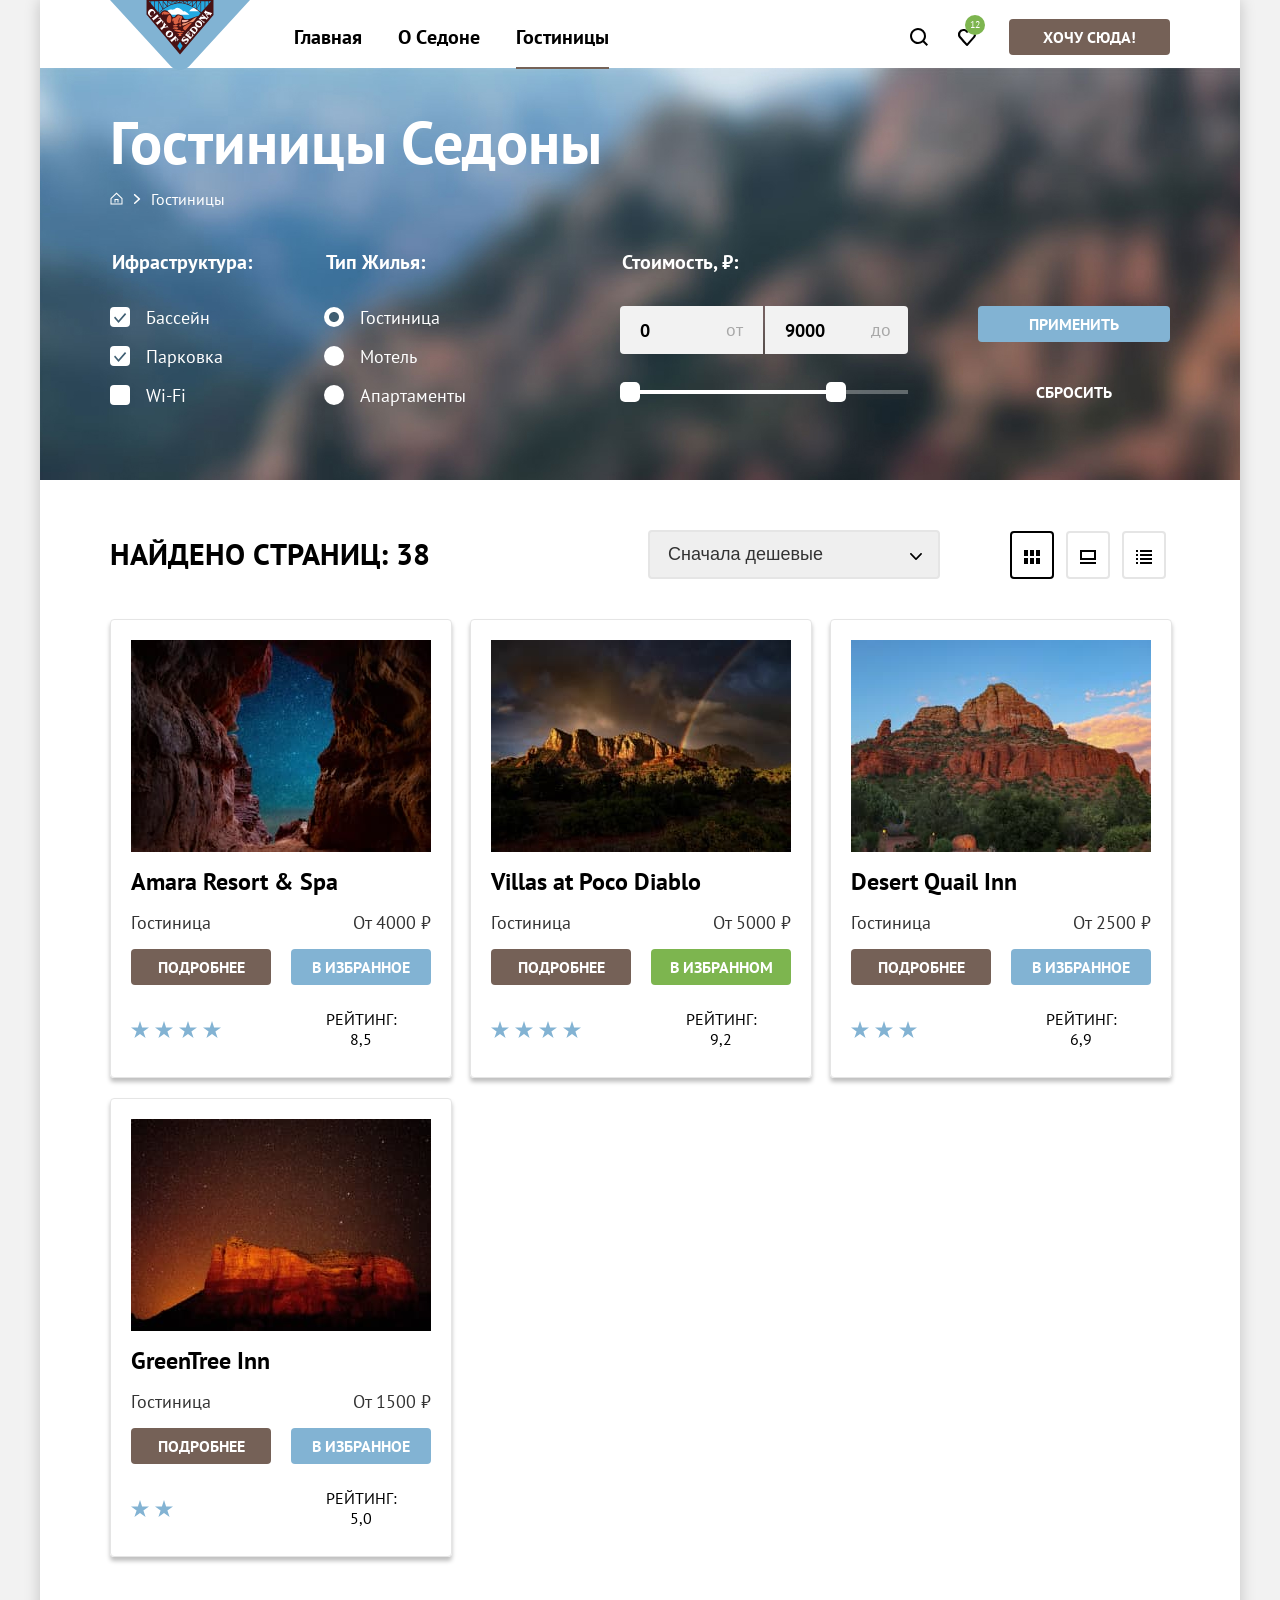
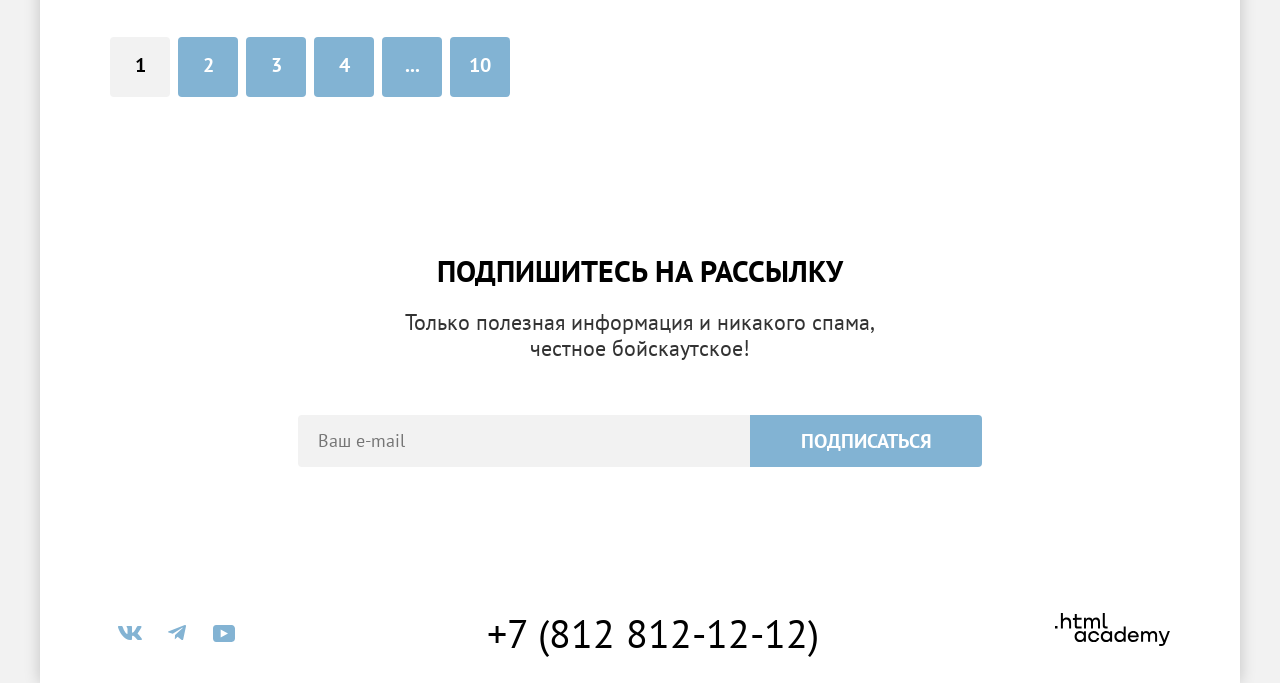
==== commit 85cff9a8: "Добавляет состояния (раздел 9, повторная загрузка)" ====
--- a/catalog.html
+++ b/catalog.html
@@ -89,7 +89,6 @@
               Настройка фильтров
             </h2>
             <fieldset class="catalog-filter-group infrastructure">
-
               <legend class="catalog-filter-title infrastructure-option">
                 Ифраструктура:
               </legend>
--- a/styles/styles.css
+++ b/styles/styles.css
@@ -68,7 +68,6 @@
 .main-inner {
   margin-top: -6px;
   position: relative;
-
 }
 
 
@@ -96,9 +95,14 @@
 }
 
 .navigation-logo,
-.navigation-link-current::before {
+ .navigation-link-current::before {
   position: relative;
   z-index: 2;
+
+}
+
+.navigation-logo {
+margin: 0;
 }
 
 .header-navigation {
@@ -116,10 +120,12 @@
   padding: 0;
   margin: 0;
   list-style-type: none;
+  gap: 4px;
 }
 
 .navigation-list-user {
   justify-content: flex-end;
+  gap: 4px;
 }
 
 .navigation-link,
@@ -134,12 +140,10 @@
   display: block;
   box-sizing: border-box;
   padding: 20px 16px;
-}
-
-.navigation-link:hover {
-  color: #756157;
-}
-
+
+}
+
+.navigation-link:hover,
 .navigation-link:focus {
   color: #756157;
 }
@@ -156,21 +160,53 @@
 }
 
 .navigation-link-user-favourites {
-  margin-right: 20px;
+  margin-right: 16px;
   position: relative;
 }
 
+/* .navigation-loupe-icon {
+  fill:#000000;
+}
+.navigation-loupe-icon:hover,
+.navigation-loupe-icon:focus {
+  fill: #756157;
+}
+
+.navigation-favourites-icon {
+  fill:#000000;
+  position: relative;
+}
+.navigation-favourites-icon:hover,
+.navigation-favourites-icon:focus {
+  fill: #756157;
+} */
+
+.navigation-link-user-favourites {
+  background-image: url("../images/header/favourites.svg");
+  background-repeat: no-repeat;
+  background-position: center;
+}
 .navigation-link-user-search {
   background-image: url("../images/header/loupe.svg");
   background-repeat: no-repeat;
   background-position: center;
 }
 
-.navigation-link-user-favourites {
-  background-image: url("../images/header/favourites.svg");
-  background-repeat: no-repeat;
-  background-position: center;
-}
+.navigation-link-user-favourites:hover,
+.navigation-link-user-search:hover,
+.navigation-link-user-favourites:focus,
+.navigation-link-user-search:focus {
+  background-color: #af9080;
+   border: none;
+}
+
+.navigation-link-user-favourites:active,
+.navigation-link-user-search:active {
+  background-color: #af9080;
+  opacity: 0.3;
+}
+
+
 
 .navigation-link-user-goto {
   font-size: 16px;
@@ -798,6 +834,10 @@
   margin-right: 70px;
 }
 
+.option:focus-within {
+  background-color: red;
+}
+
 /* чекбокс и радиокнопка*/
 .catalog-filter-group-price {
   margin-left: auto;
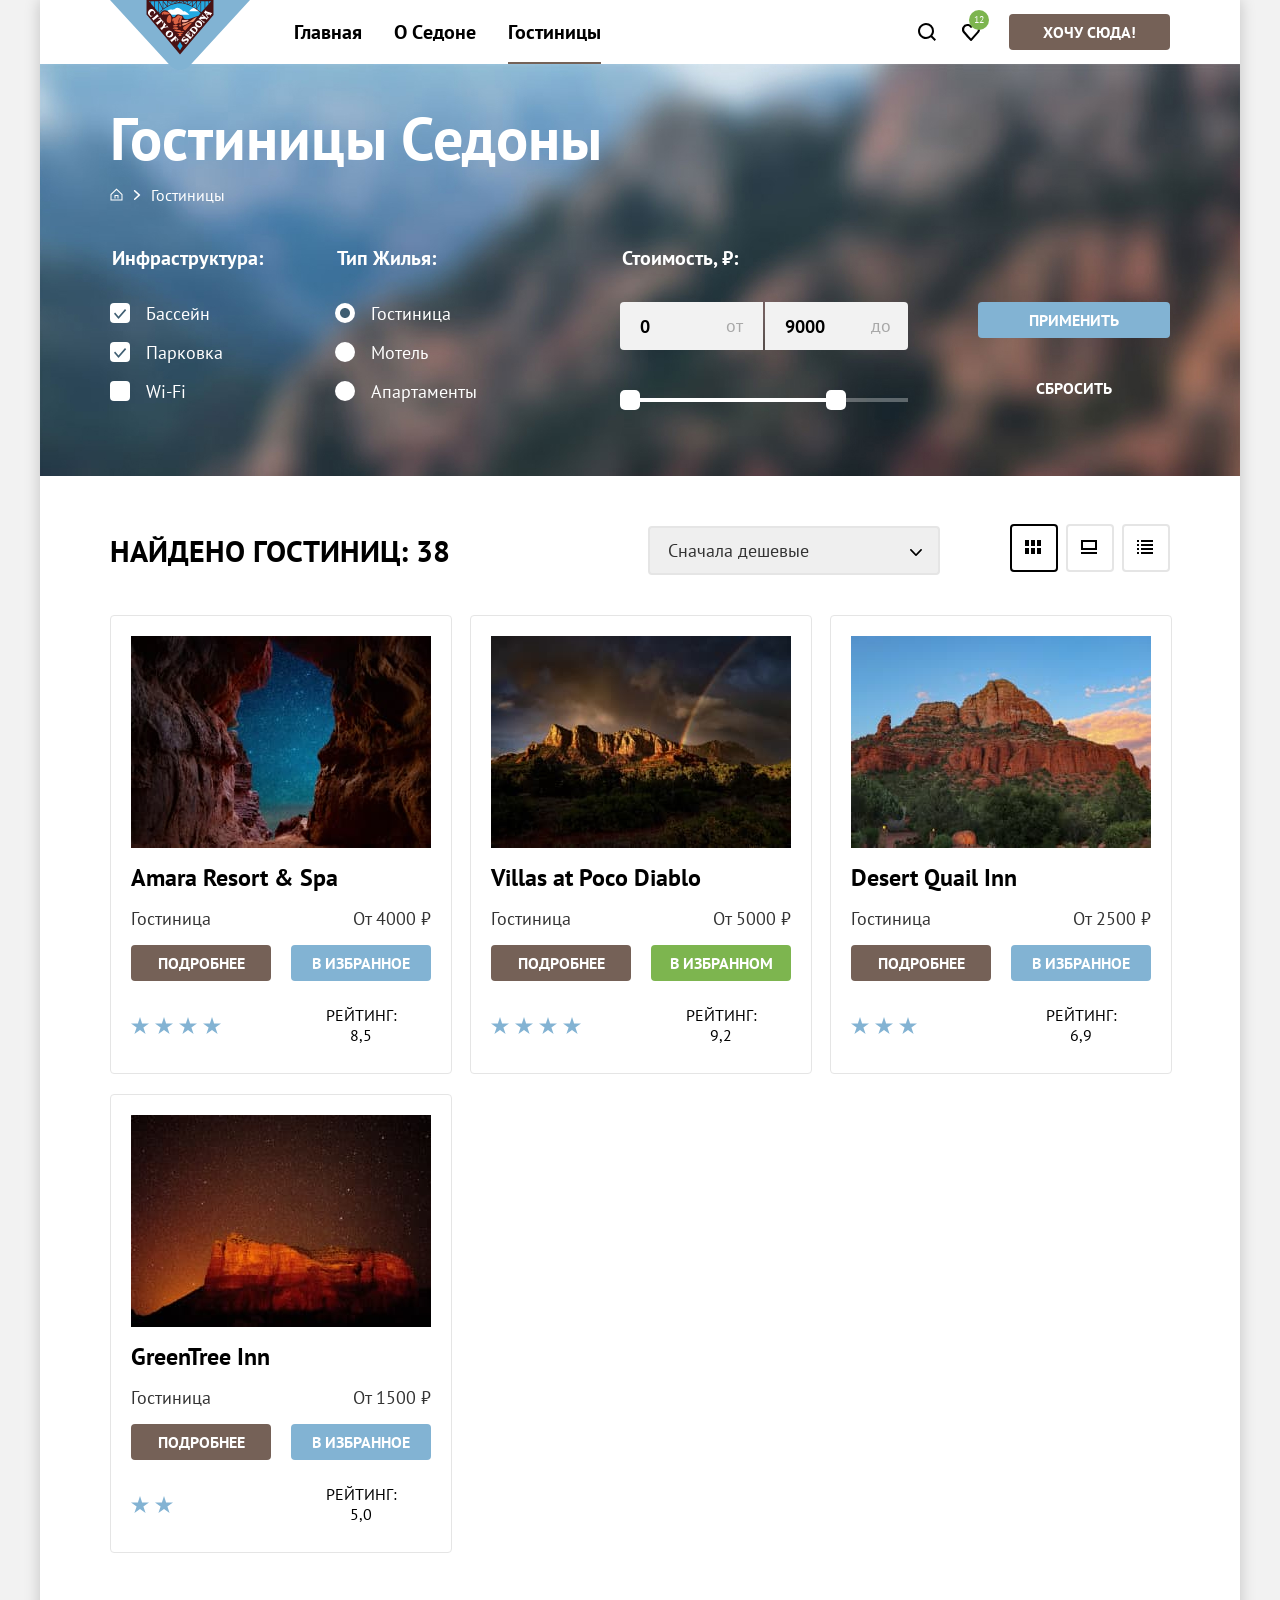
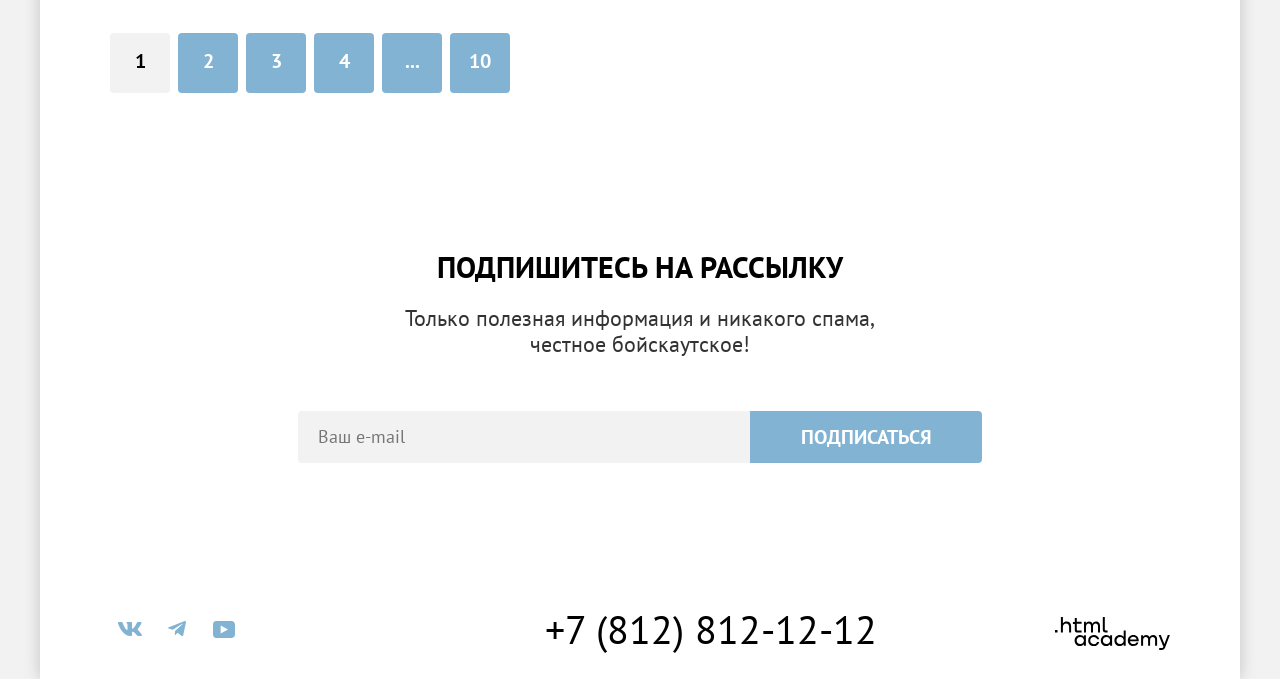
==== commit 8bc7595b: "Добавляет модальное окно и исп. ошибки (9 раздел)" ====
--- a/catalog.html
+++ b/catalog.html
@@ -90,20 +90,20 @@
             </h2>
             <fieldset class="catalog-filter-group infrastructure">
               <legend class="catalog-filter-title infrastructure-option">
-                Ифраструктура:
+                Инфраструктура:
               </legend>
               <label class="option option-pool">
-                <input class="option-input" type="checkbox" name="pool" checked>
+                <input class="option-input format-checkbox" type="checkbox" name="pool" checked>
                 <span class="control-option"> </span>
                 <span class="option-name"> Бассейн </span>
                 </label>
               <label class="option option-parking">
-                <input class="option-input" type="checkbox" name="parking" checked>
+                <input class="option-input format-checkbox" type="checkbox" name="parking" checked>
                 <span class="control-option"> </span>
                 <span class="option-name">Парковка </span>
               </label>
               <label class="option option-internet">
-                <input class="option-input" type="checkbox" name="internet">
+                <input class="option-input format-checkbox" type="checkbox" name="internet">
                 <span class="control-option"> </span>
                 <span class="option-name">Wi-Fi</span>
               </label>
@@ -114,17 +114,17 @@
                 Тип Жилья:
               </legend>
               <label class="option hotel-option">
-                <input class="option-input" type="radio" name="hotel-option" value="hotel" checked>
+                <input class="option-input format-radio" type="radio" name="hotel-option" value="hotel" checked>
                 <span class="control-radio control-option"> </span>
                 <span class="option-name">Гостиница</span>
               </label>
               <label class="option option-motel">
-                <input class="option-input" type="radio" name="hotel-option" value="motel">
+                <input class="option-input format-radio" type="radio" name="hotel-option" value="motel">
                 <span class="control-radio control-option"> </span>
                 <span class="option-name">Мотель</span>
               </label>
               <label class="option option-apartments">
-                <input class="option-input" type="radio" name="hotel-option" value="apartments">
+                <input class="option-input format-radio" type="radio" name="hotel-option" value="apartments">
                 <span class="control-radio control-option"> </span>
                 <span class="option-name">Апартаменты</span>
               </label>
@@ -137,11 +137,11 @@
               <div class="number-container">
                 <label class="min">
                   <span class="prefix-min"> от </span>
-                  <input type="number" name="number-min" value="0">
+                  <input class="input-number input-min" type="number" name="number-min" value="0">
                 </label>
                 <label class="max">
                   <span class="prefix-max"> до </span>
-                  <input type="number" name="number-max" value="9000">
+                  <input class="input-number input-max" type="number" name="number-max" value="9000">
                 </label>
               </div>
               <div class="rang-scale">
@@ -170,7 +170,7 @@
             </h2>
             <div class="sorting-container">
               <h3 class="results-search">
-                Найдено страниц:
+                Найдено гостиниц:
                 <span class="value">38</span>
               </h3>
               <select class="sort-price" aria-label="Сортировка по цене" form="filter1">
@@ -344,7 +344,7 @@
           </p>
           <div class="footer-form-container">
             <form class="mailing-form mailing-form-catalog" action="https://echo.htmlacademy.ru/" method="post">
-              <input type="email" name="login" placeholder="Ваш e-mail" required>
+              <input class="mailing-input" type="email" name="login" placeholder="Ваш e-mail" required>
               <button class="button mailing-button" type="submit">
                 Подписаться
               </button>
@@ -398,7 +398,7 @@
             </ul>
             <p class="footer-phone">
               <a class="footer-phone-link" href="tel:88128121212">
-                +7 (812 812-12-12)
+                +7 (812) 812-12-12
               </a>
             </p>
             <p class="footer-logo">
--- a/styles/styles.css
+++ b/styles/styles.css
@@ -27,7 +27,7 @@
   font-size: 18px;
   line-height: 21px;
   margin: 0;
-  width: 1280px;
+  min-width: 1280px;
   background: #f2f2f2;
   color: #000000;
 }
@@ -54,22 +54,11 @@
   padding: 0;
   box-shadow: 0 0 15px rgba(0, 0, 0, 0.2);
   background-color: #ffffff;
-
-  /* для логотипа*/
-  position: relative;
 }
 
 .main-container {
   flex-grow: 1;
 }
-
-/* для логотипа*/
-.main-index,
-.main-inner {
-  margin-top: -6px;
-  position: relative;
-}
-
 
 /* Кнопки */
 .button {
@@ -84,7 +73,6 @@
   background-color: #82b3d3;
   cursor: pointer;
   display: block;
-
 }
 
 /* Шапка с навигацией */
@@ -94,15 +82,14 @@
   color: #000000;
 }
 
-.navigation-logo,
- .navigation-link-current::before {
+/* для логотипа*/
+.navigation-logo-image {
+  display: block;
+}
+
+.navigation-logo {
+  margin-bottom: -6px;
   position: relative;
-  z-index: 2;
-
-}
-
-.navigation-logo {
-margin: 0;
 }
 
 .header-navigation {
@@ -120,12 +107,12 @@
   padding: 0;
   margin: 0;
   list-style-type: none;
-  gap: 4px;
+/*   gap: 4px; */
 }
 
 .navigation-list-user {
   justify-content: flex-end;
-  gap: 4px;
+/*   gap: 4px; */
 }
 
 .navigation-link,
@@ -164,28 +151,12 @@
   position: relative;
 }
 
-/* .navigation-loupe-icon {
-  fill:#000000;
-}
-.navigation-loupe-icon:hover,
-.navigation-loupe-icon:focus {
-  fill: #756157;
-}
-
-.navigation-favourites-icon {
-  fill:#000000;
-  position: relative;
-}
-.navigation-favourites-icon:hover,
-.navigation-favourites-icon:focus {
-  fill: #756157;
-} */
-
 .navigation-link-user-favourites {
   background-image: url("../images/header/favourites.svg");
   background-repeat: no-repeat;
   background-position: center;
 }
+
 .navigation-link-user-search {
   background-image: url("../images/header/loupe.svg");
   background-repeat: no-repeat;
@@ -197,7 +168,7 @@
 .navigation-link-user-favourites:focus,
 .navigation-link-user-search:focus {
   background-color: #af9080;
-   border: none;
+  border: none;
 }
 
 .navigation-link-user-favourites:active,
@@ -205,8 +176,6 @@
   background-color: #af9080;
   opacity: 0.3;
 }
-
-
 
 .navigation-link-user-goto {
   font-size: 16px;
@@ -220,10 +189,7 @@
   min-height: 36px;
 }
 
-.navigation-link-user-goto:hover {
-  background-color: #615048;
-}
-
+.navigation-link-user-goto:hover,
 .navigation-link-user-goto:focus {
   background-color: #615048;
 }
@@ -319,6 +285,10 @@
   margin-bottom: 20px;
 }
 
+.section-describes-hero {
+  margin-bottom: 25px;
+}
+
 .section-text {
   font-weight: 400;
   font-size: 22px;
@@ -347,6 +317,7 @@
 /* Список: преимущества и сервис */
 .advantages-list {
   margin: 0;
+  margin-top: 21px;
   padding: 0;
   display: flex;
   flex-wrap: wrap;
@@ -426,11 +397,6 @@
   margin-bottom: 30px;
 }
 
-/* .advantages-subtitle {
-  margin-bottom: 30px;
-  padding-bottom: 30px;
-} */
-
 .advantages-description,
 .infrastructure-description {
   font-weight: 400;
@@ -509,7 +475,6 @@
 
 
 /* Подвал сайта */
-
 .mailing,
 .mailing-catalog {
   box-sizing: border-box;
@@ -530,11 +495,10 @@
 .mailing-form input,
 .mailing-form button {
   border: 0;
-  padding: 0;
   max-width: 100%;
 }
 
-input[type="email"] {
+.mailing-input {
   font-family: inherit;
   font-weight: 400;
   font-size: 18px;
@@ -549,16 +513,16 @@
   border-radius: 4px 0 0 4px;
 }
 
-input[type="email"]:hover {
+.mailing-input:hover {
   background-color: #e6e6e6;
 }
 
-input[type="email"]:focus {
+.mailing-input:focus {
   background-color: #e6e6e6;
   outline: 3px solid #83b3d3;
 }
 
-input[type="email"]:disabled {
+.mailing-input:disabled {
   background-color: #e5e5e5;
   opacity: 0.3;
   cursor: default;
@@ -614,8 +578,6 @@
   background-position: center;
   background-size: cover;
 }
-
-
 
 .footer-socials {
   background-color: #ffffff;
@@ -637,43 +599,31 @@
   align-items: center;
 }
 
-.footer-socials-link .vkontakte-icon {
-  fill: #83b3d3;
-}
-
-.footer-socials-link:hover .vkontakte-icon,
-.footer-socials-link:focus .vkontakte-icon  {
-  fill: #68a2ca;
-}
-
-.footer-socials-link:active .vkontakte-icon {
-  fill: rgba(104, 162, 202, 0.3);
-}
-
-.footer-socials-link .telegram-icon {
-  fill: #83b3d3;
-}
-
-.footer-socials-link:hover .telegram-icon,
-.footer-socials-link:focus .telegram-icon  {
-  fill: #68a2ca;
-}
-
-.footer-socials-link:active .telegram-icon {
-  fill: rgba(104, 162, 202, 0.3);
-}
-
+.footer-socials-link .vkontakte-icon,
+.footer-socials-link .telegram-icon,
 .footer-socials-link .youtube-icon {
   fill: #83b3d3;
+}
+
+.footer-socials-link:hover .vkontakte-icon,
+.footer-socials-link:focus .vkontakte-icon {
+  fill: #68a2ca;
+}
+
+.footer-socials-link:active .vkontakte-icon,
+.footer-socials-link:active .telegram-icon,
+.footer-socials-link:active .youtube-icon {
+  fill: rgba(104, 162, 202, 0.3);
+}
+
+.footer-socials-link:hover .telegram-icon,
+.footer-socials-link:focus .telegram-icon {
+  fill: #68a2ca;
 }
 
 .footer-socials-link:hover .youtube-icon,
 .footer-socials-link:focus .youtube-icon {
   fill: #68a2ca;
-}
-
-.footer-socials-link:active .youtube-icon {
-  fill: rgba(104, 162, 202, 0.3);
 }
 
 .footer-phone-link {
@@ -699,8 +649,14 @@
 .footer-logo-link {
   background-color: #ffffff;
   color: #000000;
-  text-align: center;
   text-decoration: none;
+  position: relative;
+}
+
+.logo-icon {
+position: absolute;
+right: 0;
+top: 8px;
 }
 
 .footer-logo-link .logo-icon {
@@ -835,7 +791,8 @@
 }
 
 .option:focus-within {
-  background-color: red;
+  outline: 3px solid #83B3D3;
+  border-radius: 4px;
 }
 
 /* чекбокс и радиокнопка*/
@@ -847,7 +804,7 @@
 .rang-scale {
   position: relative;
   height: 4px;
-  margin-top: 36px;
+  margin-top: 48px;
   background-color: rgba(255, 255, 255, 0.3);
 }
 
@@ -903,7 +860,6 @@
   grid-template-rows: 48px;
   grid-column-gap: 2px;
   width: 288px;
-
   appearance: none;
   -webkit-appearance: none;
   -moz-appearance: none;
@@ -984,42 +940,32 @@
   color: rgba(255, 255, 255, 0.3);
 }
 
-.button-catalog.button-catalog-favourites:disabled {
-  background-color: #e5e5e5;
-  color: #ffffff;
-  cursor: default;
-}
-
-.button-catalog.button-catalog-choice:hover,
-.button-catalog.button-catalog-choice:focus {
-  background-color: #6c9e42;
-}
-
-.button-catalog.button-catalog-choice:active {
-  background-color: #7db54f;
-  color: rgba(255, 255, 255, 0.3);
-}
-
-.button-catalog.button-catalog-choice:disabled {
-  background-color: #e5e5e5;
-  color: #ffffff;
-  cursor: default;
-}
-
-.button-use:hover,
-.button-use:focus {
-  background-color: #68a2ca;
-}
-
-.button-use:active {
-  background-color: #82b3d3;
-  color: rgba(255, 255, 255, 0.3);
-}
-
+.button-catalog.button-catalog-favourites:disabled,
+.button-catalog.button-catalog-choice:disabled,
 .button-use:disabled {
   background-color: #e5e5e5;
   color: #ffffff;
   cursor: default;
+}
+
+.button-catalog.button-catalog-choice:hover,
+.button-catalog.button-catalog-choice:focus {
+  background-color: #6c9e42;
+}
+
+.button-catalog.button-catalog-choice:active {
+  background-color: #7db54f;
+  color: rgba(255, 255, 255, 0.3);
+}
+
+.button-use:hover,
+.button-use:focus {
+  background-color: #68a2ca;
+}
+
+.button-use:active {
+  background-color: #82b3d3;
+  color: rgba(255, 255, 255, 0.3);
 }
 
 .button-reset:hover {
@@ -1057,22 +1003,19 @@
   display: block;
 }
 
-input[type="checkbox"] {
+.format-checkbox {
   position: absolute;
   opacity: 0;
   width: 20px;
   height: 20px;
-  /*   width: 0;
-  height: 0; */
-}
-input[type="radio"] {
+}
+
+.format-radio {
   position: absolute;
   opacity: 0;
   width: 20px;
   height: 20px;
   border-radius: 50%;
-  /*   width: 0;
-  height: 0; */
 }
 
 .option-name {
@@ -1093,6 +1036,12 @@
   border-radius: 50%;
 }
 
+.option-input {
+  margin: 0;
+  width: 0;
+  height: 0;
+}
+
 .option-input[type=checkbox]:checked + .control-option {
   background-image: url("../images/catalog/check-icon.svg");
   background-repeat: no-repeat;
@@ -1112,7 +1061,7 @@
 }
 
 .option:focus .control-option {
-outline: 3px solid #83B3D3;
+  outline: 3px solid #83B3D3;
 }
 
 .option:active .control-option,
@@ -1126,7 +1075,7 @@
   background: #e5e5e5;
 }
 
-input[type="number"] {
+.input-number {
   font-family: inherit;
   font-weight: 400;
   font-size: 18px;
@@ -1161,24 +1110,24 @@
   opacity: 0.3;
 }
 
-input[type="number"]::-webkit-outer-spin-button,
-input[type="number"]::-webkit-inner-spin-button {
+.input-number::-webkit-outer-spin-button,
+.input-number::-webkit-inner-spin-button {
   -webkit-appearance: none;
   margin: 0;
 }
 
-input[type="number"]:hover {
+.input-number:hover {
   background: #E6E6E6;
 }
 
-input[type="number"]:focus {
+.input-number:focus {
   box-sizing: border-box;
   background: #E6E6E6;
   outline: 3px solid #83B3D3;
 }
 
-input[value="0"],
-input[value="9000"] {
+.input-min,
+.input-max {
   font-weight: 700;
   font-size: 18px;
   line-height: 24px;
@@ -1188,11 +1137,11 @@
   padding: 12px 20px;
 }
 
-input[value="0"] {
+.input-min {
   border-radius: 4px 0 0 4px;
 }
 
-input[value="9000"] {
+.input-max {
   border-radius: 0 4px 4px 0;
 }
 
@@ -1216,14 +1165,14 @@
   font-weight: 700;
   font-size: 30px;
   line-height: 36px;
-  display: block;
-  padding: 6px 0;
   margin: 0;
   margin-right: auto;
   text-transform: uppercase;
+ align-self: center;
 }
 
 .sort-price {
+  font-family: inherit;
   font-weight: 400;
   font-size: 18px;
   line-height: 21px;
@@ -1236,11 +1185,9 @@
   border-radius: 4px;
   width: 292px;
   height: 49px;
-
   appearance: none;
   -webkit-appearance: none;
   -moz-appearance: none;
-
   background-image: url(../images/catalog/arrow-down.svg);
   background-repeat: no-repeat;
   background-position: 260px 21px;
@@ -1260,6 +1207,7 @@
   list-style-type: none;
   display: grid;
   grid-template-columns: repeat(3, 48px);
+  grid-template-rows: 48px;
   column-gap: 8px;
   align-items: center;
   justify-content: center;
@@ -1276,7 +1224,17 @@
   height: 48px;
   border: 2px solid #e5e5e5;
   border-radius: 4px;
-  padding: 14px 12px;
+  min-width: 100%;
+
+  position: relative;
+}
+
+.view-icon-1,
+.view-icon-2,
+.view-icon-3 {
+  position: absolute;
+  top: 14px;
+  right: 15px;
 }
 
 .card {
@@ -1291,14 +1249,8 @@
   fill: #000000;
 }
 
-.sort-view-link-button .view-icon-1 {
-  fill: #000000;
-}
-
-.sort-view-link-button .view-icon-2 {
-  fill: #000000;
-}
-
+.sort-view-link-button .view-icon-1,
+.sort-view-link-button .view-icon-2,
 .sort-view-link-button .view-icon-3 {
   fill: #000000;
 }
@@ -1308,14 +1260,6 @@
 }
 
 .sort-view-link-button:focus {
-  border-color: #68a2ca;
-}
-
-.sort-view-link-button:focus-visible {
-  border-color: #68a2ca;
-}
-
-.sort-view-link-button:focus-within {
   border-color: #68a2ca;
 }
 
@@ -1331,7 +1275,6 @@
   gap: 20px;
   margin: 0;
   padding: 0;
-
 }
 
 .card-item {
@@ -1344,7 +1287,6 @@
   display: grid;
   grid-template-columns: 300px;
   row-gap: 16px;
-  box-shadow: 0 4px 4px rgba(0, 0, 0, 0.25);
 }
 
 .card-image-name-link {
@@ -1360,6 +1302,10 @@
   text-decoration: none;
   grid-column: 1/-1;
   grid-row: 2/3;
+}
+
+.card-description-name-link:focus-visible {
+  outline: 3px solid #000000;
 }
 
 .card-description-name {
@@ -1509,16 +1455,16 @@
   text-decoration: none;
 }
 
-.pagination-link:hover {
+.pagination-link:hover:not(.pagination-link-current) {
   background-color: #68a2ca;
 }
 
-.pagination-link:focus {
+.pagination-link:focus:not(.pagination-link-current) {
   background-color: #68a2ca;
   outline: 1px solid #82b3d3;
 }
 
-.pagination-link:active {
+.pagination-link:active:not(.pagination-link-current) {
   background-color: #82b3d3;
   color: rgba(255, 255, 255, 0.3);
 }
@@ -1559,3 +1505,358 @@
   color: #ffffff;
   cursor: default;
 }
+
+/* Модальное окно */
+
+.modal-container {
+  position: fixed;
+  top: 0;
+  left: 0;
+  display: flex;
+  width: 100%;
+  height: 100%;
+  background-color: rgba(251, 242, 242, 0.8);
+}
+
+ /* активировать */
+  .modal-container-close {
+  display: none;
+}
+
+.modal {
+  position: relative;
+  margin: auto;
+  padding: 64px 70px;
+  background-color: #ffffff;
+  border-radius: 30px;
+  box-sizing: border-box;
+  min-width: 717px;
+  min-height: 348px;
+}
+
+.modal-search {
+  width: 577px;
+}
+
+.modal-close-button {
+  position: absolute;
+  right: 52px;
+  top: 64px;
+  width: 52px;
+  height: 52px;
+  background-color: #f2f2f2;
+  border-radius: 50%;
+  border: none;
+  background-image: url(../images/index/cross.svg);
+  background-repeat: no-repeat;
+  background-position: center;
+  cursor: pointer;
+}
+
+.modal-close-button:hover {
+  background-color: #e6e6e6;
+}
+
+.modal-close-button:focus {
+  background-color:  #e6e6e6;
+  outline: 3px solid #83b3d3;
+}
+
+.modal-close-button:active {
+  background-color: #e6e6e6;
+  opacity: 0.3;
+}
+
+.modal-title {
+  font-family: 'PT Sans', sans-serif;
+  font-style: normal;
+  font-weight: 700;
+  font-size: 30px;
+  line-height: 36px;
+  text-transform: uppercase;
+  color: #000000;
+  margin: 0;
+  margin-bottom: 64px;
+  padding-right: 34px;
+}
+
+.cotainer-form {
+  grid-template-rows: 48px auto 48px auto 48px auto auto;
+  grid-template-columns: 137px 198px 131px 111px;
+  position: relative;
+  display: grid;
+}
+
+.сheck-in {
+  grid-column: 1/2;
+  grid-row: 1/2;
+}
+
+.сheck-in-date {
+  grid-column: 2/4;
+  grid-row: 1/2;
+}
+
+
+.calendar-in {
+  grid-column: 4/5;
+  grid-row: 1/2;
+  box-sizing: border-box;
+  background-color: #f2f2f2;
+  border: none;
+  border-radius: 0 4px 4px 0;
+}
+
+.calendar-out {
+  grid-column: 4/5;
+  grid-row: 3/4;
+  box-sizing: border-box;
+  background-color: #f2f2f2;
+  border: none;
+  border-radius: 0 4px 4px 0;
+}
+
+ .сheck-in-label {
+  position: relative;
+}
+
+.calendar-in .calendar-button {
+  position: absolute;
+  width: 20px;
+  height: 20px;
+  background-color: #f2f2f2;
+  border: none;
+  background-repeat: no-repeat;
+  cursor: pointer;
+  background-image: url(../images/index/date.svg);
+  right: 20px;
+  top: 14px;
+}
+
+.сheck-out-label {
+  position: relative;
+}
+
+.calendar-out .calendar-button {
+  position: absolute;
+  width: 20px;
+  height: 20px;
+  background-color: #f2f2f2;
+  border: none;
+  background-repeat: no-repeat;
+  cursor: pointer;
+  background-image: url(../images/index/date.svg);
+  right: 20px;
+  top: 110px;
+}
+
+.message-form-error {
+  grid-column: 2/5;
+  grid-row: 2/3;
+
+}
+
+.сheck-out {
+  grid-column: 1/2;
+  grid-row: 3/4;
+}
+
+.сheck-out-date {
+  grid-column: 2/4;
+  grid-row: 3/4;
+}
+
+.message-form-ok {
+  grid-column: 2/5;
+  grid-row: 4/5;
+}
+
+.big {
+  grid-column: 1/2;
+  grid-row: 5/6;
+}
+
+.group-contaiver-big {
+  grid-column: 2/3;
+  grid-row: 5/6;
+  display: flex;
+}
+
+.children {
+  grid-column: 3/4;
+  grid-row: 5/6;
+}
+
+.group-contaiver-children {
+  grid-column: 4/5;
+  grid-row: 5/6;
+  display: flex;
+}
+
+.message-form-hidden {
+  grid-column: 2/5;
+  grid-row: 6/7;
+}
+
+
+.search-button-found {
+  grid-column: 1/-1;
+  grid-row: 7/8;
+  font-family: inherit;
+  font-weight: 700;
+  font-size: 20px;
+  line-height: 24px;
+  color: #ffffff;
+  text-align: center;
+  box-sizing: border-box;
+  margin: 0;
+  padding: 18px 2px;
+  background-color: #83b3d3;
+  border: none;
+  border-radius: 10px;
+  cursor: pointer;
+  min-height: 60px;
+}
+
+.search-button-found:hover {
+  background-color: #68a2ca;
+}
+
+.search-button-found:focus {
+  background-color: #68a2ca;
+}
+
+.search-button-found:active {
+  background-color: #82b3d3;
+  color: rgba(255, 255, 255, 0.3);
+}
+
+.search-button-found:disabled {
+  background-color: #e5e5e5;
+  color: #ffffff;
+  cursor: default;
+}
+
+.field-name {
+  font-family: inherit;
+  font-weight: 700;
+  font-size: 20px;
+  line-height: 24px;
+  color: #000000;
+  text-align: left;
+  box-sizing: border-box;
+  margin: 0;
+  padding: 12px 2px;
+  text-transform:capitalize;
+}
+
+.message-form {
+  font-family: inherit;
+  font-weight: 400;
+  font-size: 16px;
+  line-height: 21px;
+  color: #333333;
+  text-align: left;
+  box-sizing: border-box;
+  margin: 0;
+  padding: 0 20px;
+  min-height: 48px;
+}
+
+.message-form-error {
+  color: #ff5757;
+}
+
+.field {
+  font-family: inherit;
+  font-weight: 700;
+  font-size: 18px;
+  line-height: 24px;
+  color: #000000;
+  text-align: left;
+  box-sizing: border-box;
+  margin: 0;
+  padding: 12px 20px;
+  background-color: #f2f2f2;
+  border: none;
+  border-radius: 4px 0 0 4px;
+}
+
+.children-input,
+.big-men-input {
+  font-family: inherit;
+  font-weight: 700;
+  font-size: 18px;
+  line-height: 20px;
+  color: #000000;
+  text-align: center;
+  box-sizing: border-box;
+  background-color: #f2f2f2;
+  border: none;
+  margin: 0;
+  padding: 10px 5px;
+  width: 31px;
+}
+
+.regulate-button {
+  padding: 0;
+  width: 40px;
+  border: none;
+  margin: 0;
+  box-sizing: border-box;
+}
+
+.minus-button {
+  border-radius: 4px 0 0 4px;
+}
+
+.plus-button {
+  border-radius: 0 4px 4px 0;
+}
+
+.group-contaiver-big .minus-button {
+  background-color: #f2f2f2;
+  border: none;
+  background-repeat: no-repeat;
+  cursor: pointer;
+  background-image: url(../images/index/button-minus.svg);
+  background-position: center;
+}
+
+
+.group-contaiver-children .minus-button {
+  background-color: #f2f2f2;
+  border: none;
+  background-repeat: no-repeat;
+  cursor: pointer;
+  background-image: url(../images/index/button-minus.svg);
+  background-position: center;
+}
+
+.group-contaiver-big .plus-button {
+  background-color: #f2f2f2;
+  border: none;
+  background-repeat: no-repeat;
+  cursor: pointer;
+  background-image: url(../images/index/button-plus.svg);
+  background-position: center;
+}
+
+.group-contaiver-children .plus-button {
+  background-color: #f2f2f2;
+  border: none;
+  background-repeat: no-repeat;
+  cursor: pointer;
+  background-image: url(../images/index/button-plus.svg);
+  background-position: center;
+}
+
+.plus-button:hover,
+.minus-button:hover {
+  background-color:rgba(131, 179,211, 0.2);
+}
+
+.plus-button:focus,
+.minus-button:focus {
+ outline: 3px solid #82b3d3;
+}
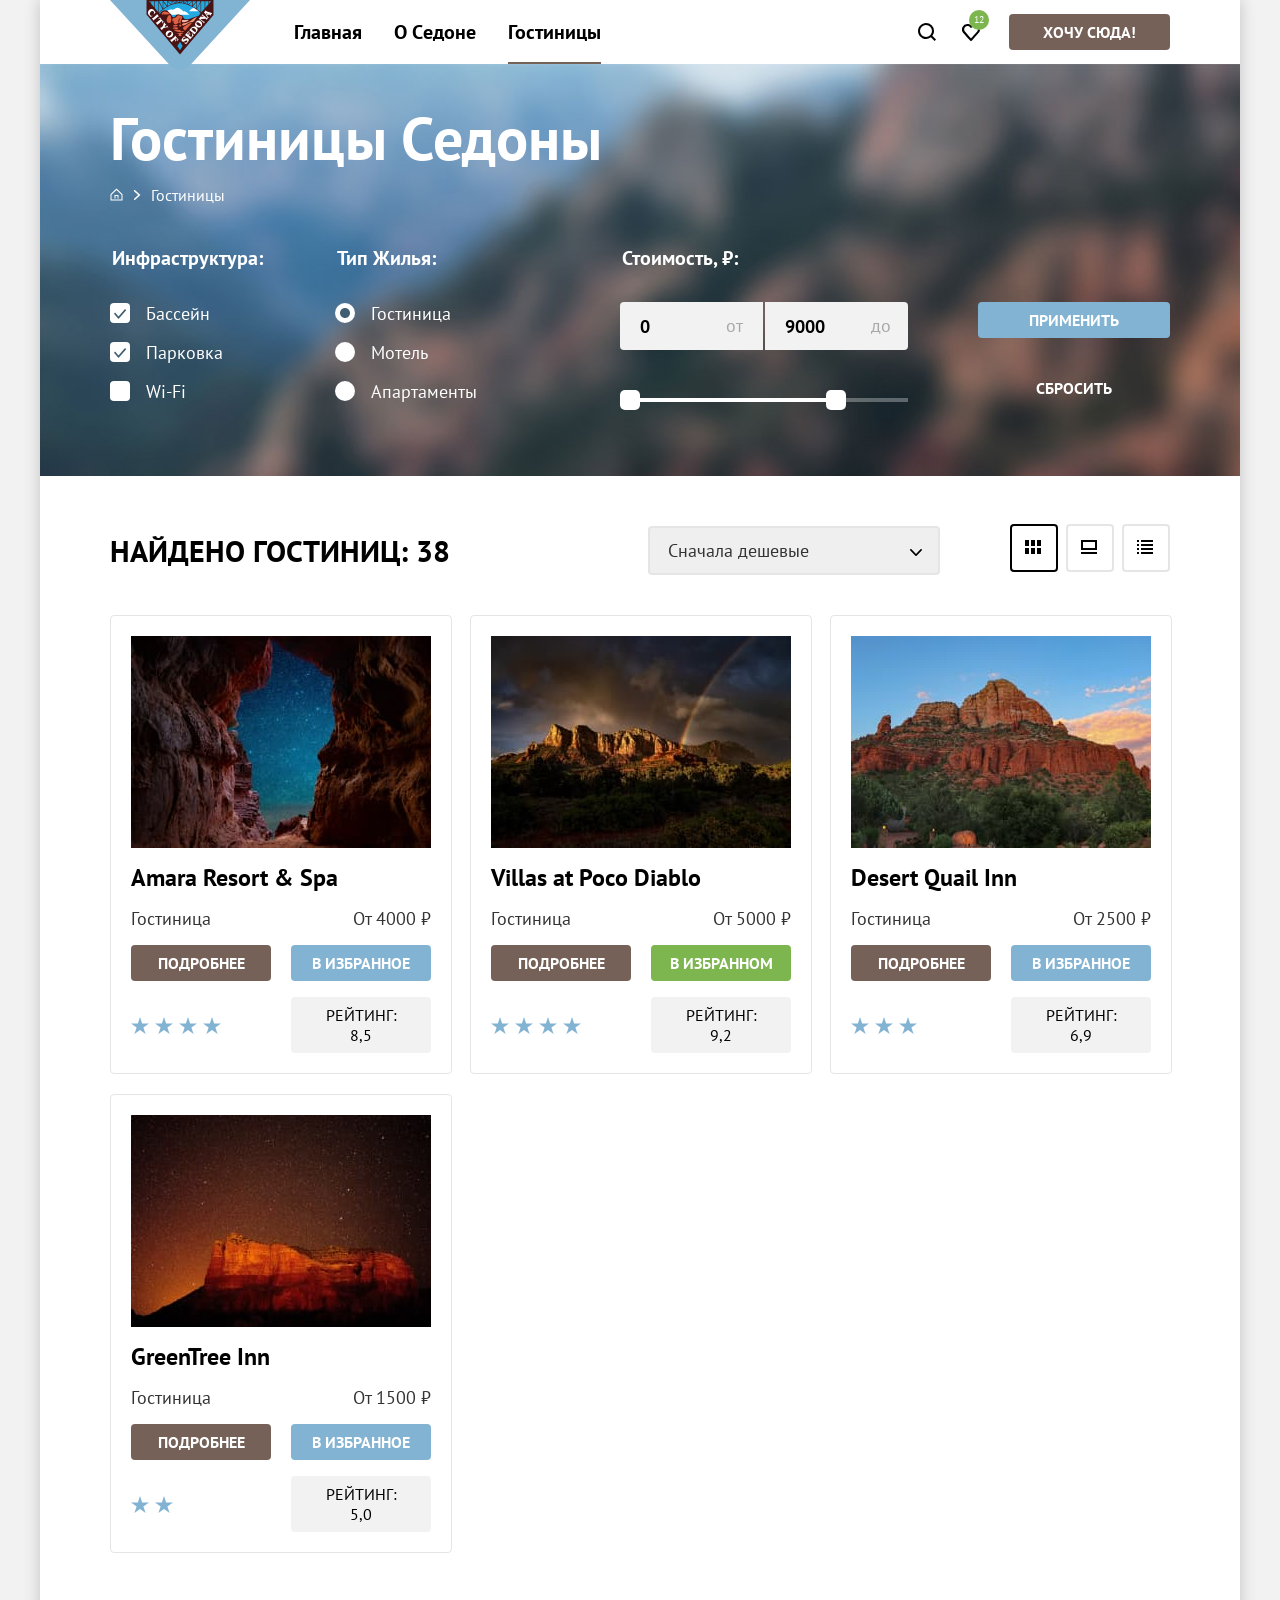
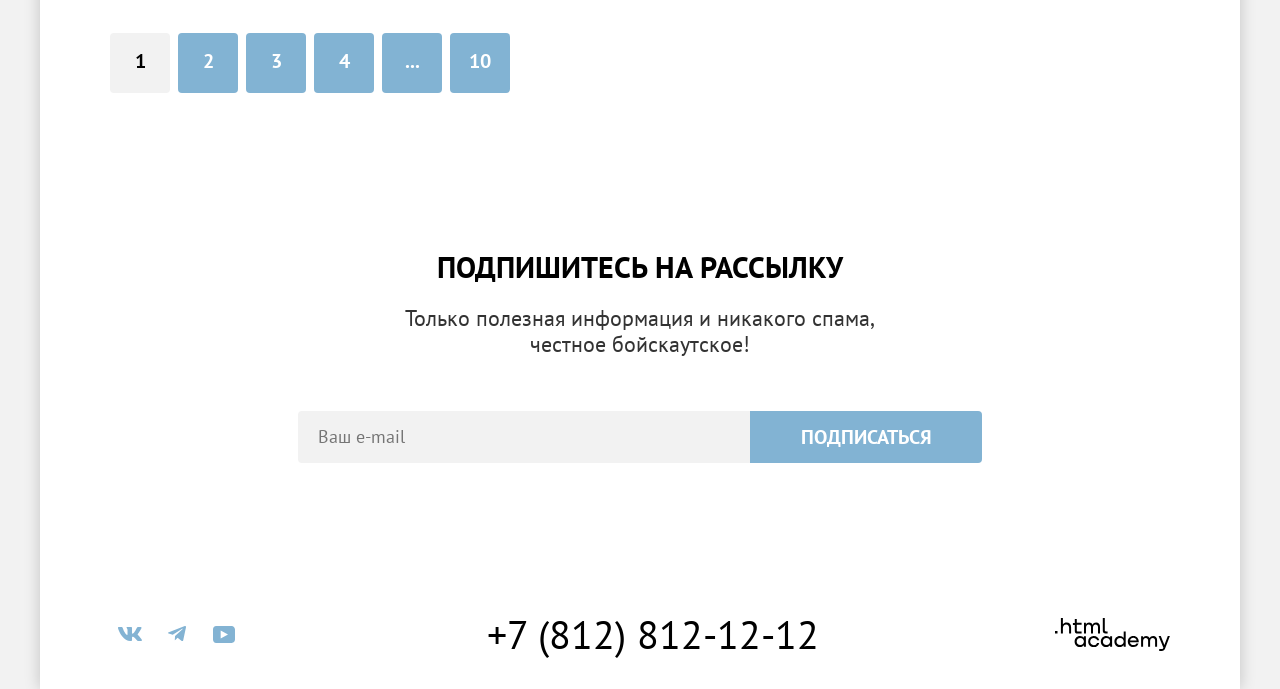
==== commit 758ed782: "Добавляет готовый проект (с учетом правок)" ====
--- a/catalog.html
+++ b/catalog.html
@@ -241,7 +241,7 @@
                   <a class="card-title-link button-catalog" href="#">Подробнее</a>
                   <button class="button-catalog button-catalog-favourites" type="button">В избранное</button>
                   <span class="rating-star star-4">
-                    <p class="visually-hidden">4 звезды</p>
+                    <span class="visually-hidden">4 звезды</span>
                   </span>
                   <span class="rating-value">Рейтинг: 8,5</span>
                 </div>
@@ -260,7 +260,7 @@
                   <a class="card-title-link button-catalog" href="#">Подробнее</a>
                   <button class="button-catalog button-catalog-choice" type="button">В избранном</button>
                   <span class="rating-star star-4">
-                    <p class="visually-hidden">4 звезды</p>
+                    <span class="visually-hidden">4 звезды</span>
                   </span>
                   <span class="rating-value">Рейтинг: 9,2</span>
                 </div>
@@ -279,7 +279,7 @@
                   <a class="card-title-link button-catalog" href="#">Подробнее</a>
                   <button class="button-catalog button-catalog-favourites" type="button">В избранное</button>
                   <span class="rating-star star-3">
-                    <p class="visually-hidden"> 3 звезды </p>
+                    <span class="visually-hidden"> 3 звезды </span>
                   </span>
                   <span class="rating-value">Рейтинг: 6,9</span>
                 </div>
@@ -298,7 +298,7 @@
                   <a class="card-title-link button-catalog" href="#">Подробнее</a>
                   <button class="button-catalog button-catalog-favourites" type="button">В избранное</button>
                   <span class="rating-star star-2">
-                    <p class="visually-hidden">2 звезды</p>
+                    <span class="visually-hidden"> 2 звезды </span>
                   </span>
                   <span class="rating-value">Рейтинг: 5,0</span>
                 </div>
--- a/styles/styles.css
+++ b/styles/styles.css
@@ -107,12 +107,12 @@
   padding: 0;
   margin: 0;
   list-style-type: none;
-/*   gap: 4px; */
+  /*   gap: 4px; */
 }
 
 .navigation-list-user {
   justify-content: flex-end;
-/*   gap: 4px; */
+  /*   gap: 4px; */
 }
 
 .navigation-link,
@@ -546,6 +546,7 @@
   justify-content: space-between;
   box-sizing: border-box;
   margin: 0;
+  padding: 5px 0;
 }
 
 .footer-socials-list {
@@ -651,12 +652,14 @@
   color: #000000;
   text-decoration: none;
   position: relative;
+  display: flex;
+  min-height: 40px;
+  align-items: center;
+
 }
 
 .logo-icon {
-position: absolute;
-right: 0;
-top: 8px;
+  display: block;
 }
 
 .footer-logo-link .logo-icon {
@@ -1168,7 +1171,7 @@
   margin: 0;
   margin-right: auto;
   text-transform: uppercase;
- align-self: center;
+  align-self: center;
 }
 
 .sort-price {
@@ -1421,6 +1424,8 @@
   box-sizing: border-box;
   padding: 8px 22px;
   border-radius: 4px;
+
+  background-color: #f2f2f2;
 }
 
 /* Пагинация*/
@@ -1518,8 +1523,8 @@
   background-color: rgba(251, 242, 242, 0.8);
 }
 
- /* активировать */
-  .modal-container-close {
+/* активировать */
+.modal-container-close {
   display: none;
 }
 
@@ -1558,7 +1563,7 @@
 }
 
 .modal-close-button:focus {
-  background-color:  #e6e6e6;
+  background-color: #e6e6e6;
   outline: 3px solid #83b3d3;
 }
 
@@ -1581,123 +1586,88 @@
 }
 
 .cotainer-form {
-  grid-template-rows: 48px auto 48px auto 48px auto auto;
-  grid-template-columns: 137px 198px 131px 111px;
+  grid-template-rows: repeat(3, 1fr);
+  grid-template-columns: 247px 1fr 242px;
+  display: grid;
+}
+
+.group-form-сheck-in {
+  grid-column: 1/-1;
+  grid-row: 1/2;
+  display: grid;
+  justify-content: space-between;
+  grid-template-rows: repeat(2, minmax(48px, 1fr));
+  grid-template-columns: 137px 440px;
   position: relative;
-  display: grid;
-}
-
-.сheck-in {
+}
+
+.сheck-in-label,
+.сheck-out-label {
   grid-column: 1/2;
   grid-row: 1/2;
 }
 
-.сheck-in-date {
-  grid-column: 2/4;
+.field {
+  grid-column: 2/3;
   grid-row: 1/2;
 }
 
-
-.calendar-in {
-  grid-column: 4/5;
-  grid-row: 1/2;
-  box-sizing: border-box;
-  background-color: #f2f2f2;
-  border: none;
-  border-radius: 0 4px 4px 0;
-}
-
-.calendar-out {
-  grid-column: 4/5;
-  grid-row: 3/4;
-  box-sizing: border-box;
-  background-color: #f2f2f2;
-  border: none;
-  border-radius: 0 4px 4px 0;
-}
-
- .сheck-in-label {
+.message-form {
+  grid-column: 2/3;
+  grid-row: 2/3;
+  font-family: inherit;
+  font-weight: 400;
+  font-size: 16px;
+  line-height: 21px;
+  color: #333333;
+  text-align: left;
+  box-sizing: border-box;
+  margin: 0;
+  padding: 0 20px;
+  min-height: 48px;
+  padding-top: 4px;
+}
+
+.group-form-сheck-out {
+  grid-column: 1/-1;
+  grid-row: 2/3;
+  display: grid;
+  justify-content: space-between;
+  grid-template-rows: repeat(2, minmax(48px, 1fr));
+  grid-template-columns: 137px 440px;
   position: relative;
 }
 
-.calendar-in .calendar-button {
-  position: absolute;
-  width: 20px;
-  height: 20px;
-  background-color: #f2f2f2;
-  border: none;
-  background-repeat: no-repeat;
-  cursor: pointer;
-  background-image: url(../images/index/date.svg);
-  right: 20px;
-  top: 14px;
-}
-
-.сheck-out-label {
-  position: relative;
-}
-
-.calendar-out .calendar-button {
-  position: absolute;
-  width: 20px;
-  height: 20px;
-  background-color: #f2f2f2;
-  border: none;
-  background-repeat: no-repeat;
-  cursor: pointer;
-  background-image: url(../images/index/date.svg);
-  right: 20px;
-  top: 110px;
-}
-
-.message-form-error {
-  grid-column: 2/5;
-  grid-row: 2/3;
-
-}
-
-.сheck-out {
+.group-form-big {
   grid-column: 1/2;
   grid-row: 3/4;
-}
-
-.сheck-out-date {
-  grid-column: 2/4;
+  display: flex;
+  justify-content: space-between;
+}
+
+.group-contaiver-big {
+  display: grid;
+  grid-template-rows: 48px;
+  grid-template-columns: 40px 31px 40px;
+}
+
+.group-form-children {
+  grid-column: 3/4;
   grid-row: 3/4;
-}
-
-.message-form-ok {
-  grid-column: 2/5;
+  display: flex;
+  justify-content: space-between;
+}
+
+.group-contaiver-children {
+  display: grid;
+  grid-template-rows: 48px;
+  grid-template-columns: 40px 31px 40px;
+}
+
+.search-button-found {
+  grid-column: 1/-1;
   grid-row: 4/5;
 }
-
-.big {
-  grid-column: 1/2;
-  grid-row: 5/6;
-}
-
-.group-contaiver-big {
-  grid-column: 2/3;
-  grid-row: 5/6;
-  display: flex;
-}
-
-.children {
-  grid-column: 3/4;
-  grid-row: 5/6;
-}
-
-.group-contaiver-children {
-  grid-column: 4/5;
-  grid-row: 5/6;
-  display: flex;
-}
-
-.message-form-hidden {
-  grid-column: 2/5;
-  grid-row: 6/7;
-}
-
 
 .search-button-found {
   grid-column: 1/-1;
@@ -1708,8 +1678,10 @@
   line-height: 24px;
   color: #ffffff;
   text-align: center;
-  box-sizing: border-box;
-  margin: 0;
+  text-transform: uppercase;
+  box-sizing: border-box;
+  margin: 0;
+
   padding: 18px 2px;
   background-color: #83b3d3;
   border: none;
@@ -1737,36 +1709,6 @@
   cursor: default;
 }
 
-.field-name {
-  font-family: inherit;
-  font-weight: 700;
-  font-size: 20px;
-  line-height: 24px;
-  color: #000000;
-  text-align: left;
-  box-sizing: border-box;
-  margin: 0;
-  padding: 12px 2px;
-  text-transform:capitalize;
-}
-
-.message-form {
-  font-family: inherit;
-  font-weight: 400;
-  font-size: 16px;
-  line-height: 21px;
-  color: #333333;
-  text-align: left;
-  box-sizing: border-box;
-  margin: 0;
-  padding: 0 20px;
-  min-height: 48px;
-}
-
-.message-form-error {
-  color: #ff5757;
-}
-
 .field {
   font-family: inherit;
   font-weight: 700;
@@ -1779,7 +1721,24 @@
   padding: 12px 20px;
   background-color: #f2f2f2;
   border: none;
-  border-radius: 4px 0 0 4px;
+  border-radius: 4px 4px;
+}
+
+.message-form-error {
+  color: #ff5757;
+}
+
+.label-name {
+  font-family: inherit;
+  font-weight: 700;
+  font-size: 20px;
+  line-height: 24px;
+  color: #000000;
+  text-align: left;
+  box-sizing: border-box;
+  margin: 0;
+  padding: 12px 0;
+  text-transform: capitalize;
 }
 
 .children-input,
@@ -1823,7 +1782,6 @@
   background-position: center;
 }
 
-
 .group-contaiver-children .minus-button {
   background-color: #f2f2f2;
   border: none;
@@ -1853,10 +1811,23 @@
 
 .plus-button:hover,
 .minus-button:hover {
-  background-color:rgba(131, 179,211, 0.2);
+  background-color: rgba(131, 179, 211, 0.2);
 }
 
 .plus-button:focus,
 .minus-button:focus {
- outline: 3px solid #82b3d3;
-}
+  outline: 3px solid #82b3d3;
+}
+
+.calendar-button {
+  position: absolute;
+  width: 20px;
+  height: 20px;
+  background-color: #f2f2f2;
+  border: none;
+  background-repeat: no-repeat;
+  cursor: pointer;
+  background-image: url(../images/index/date.svg);
+  right: 20px;
+  top: 14px;
+}
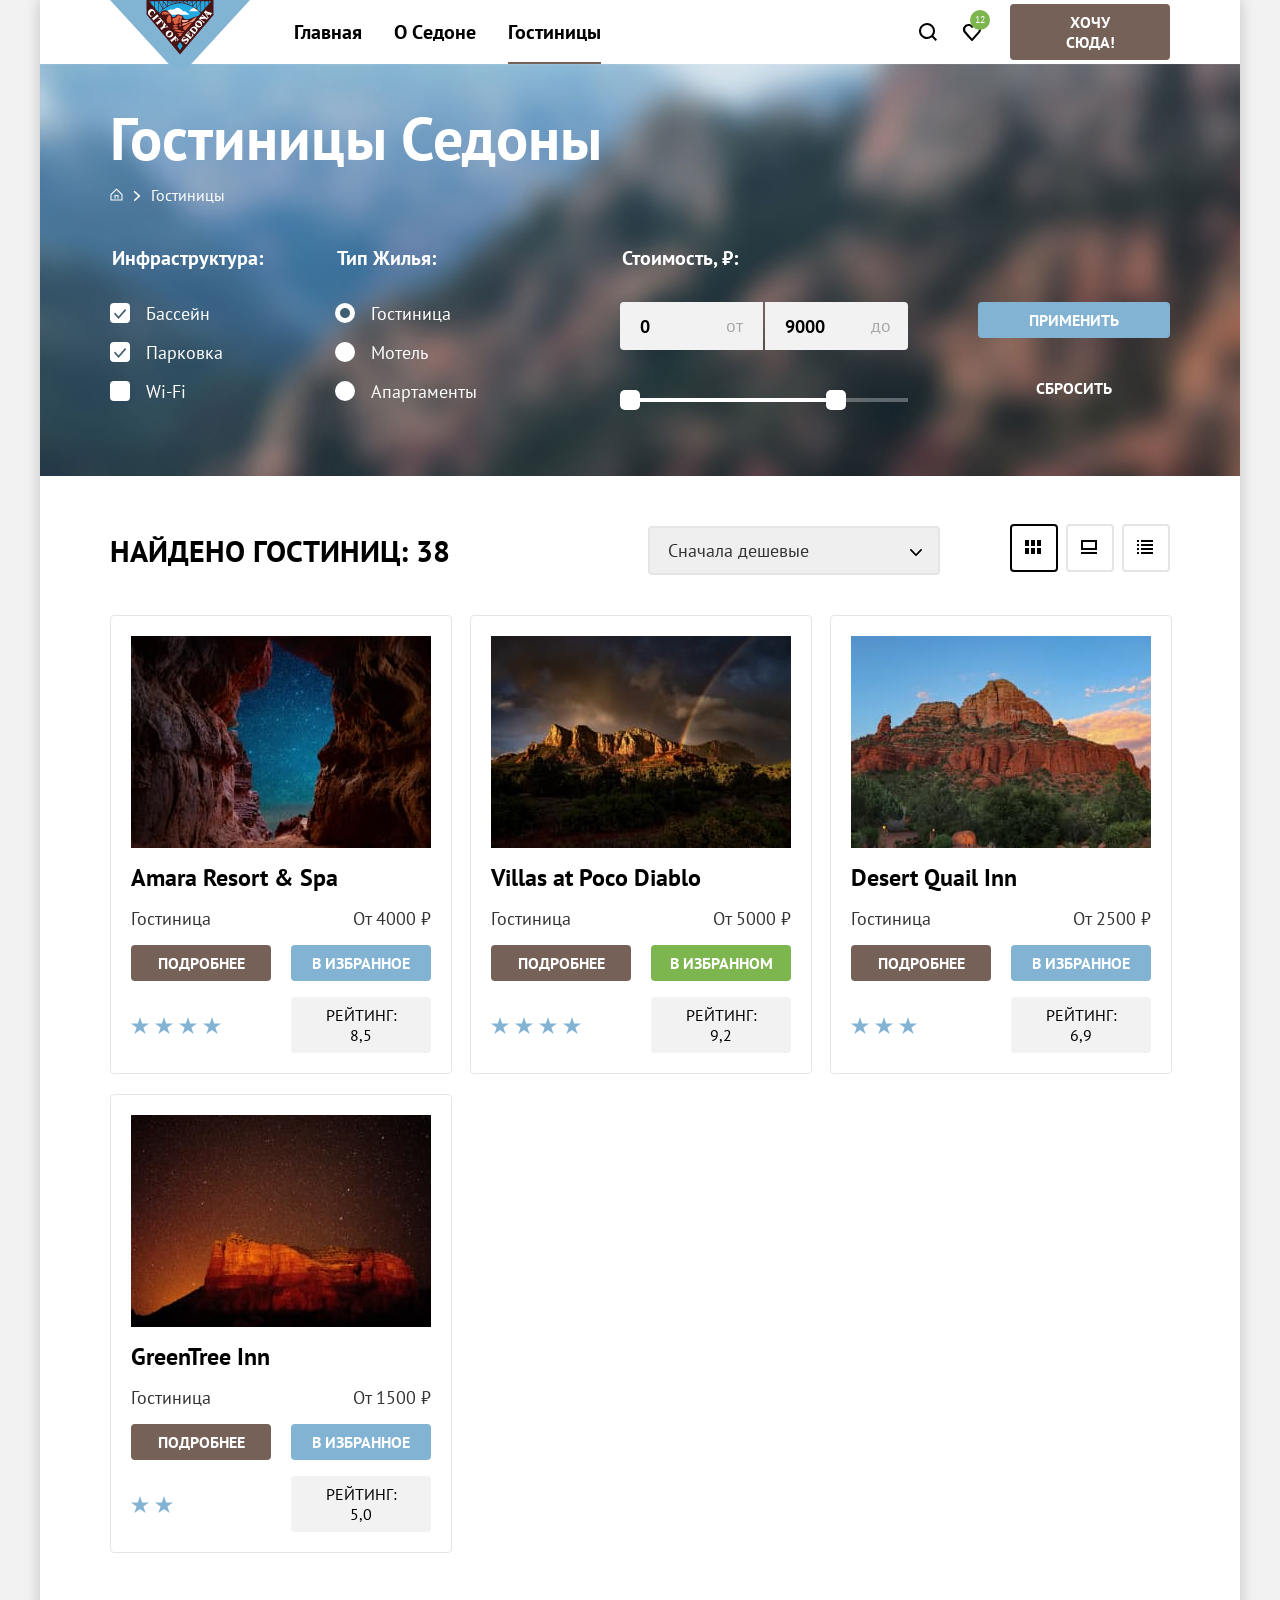
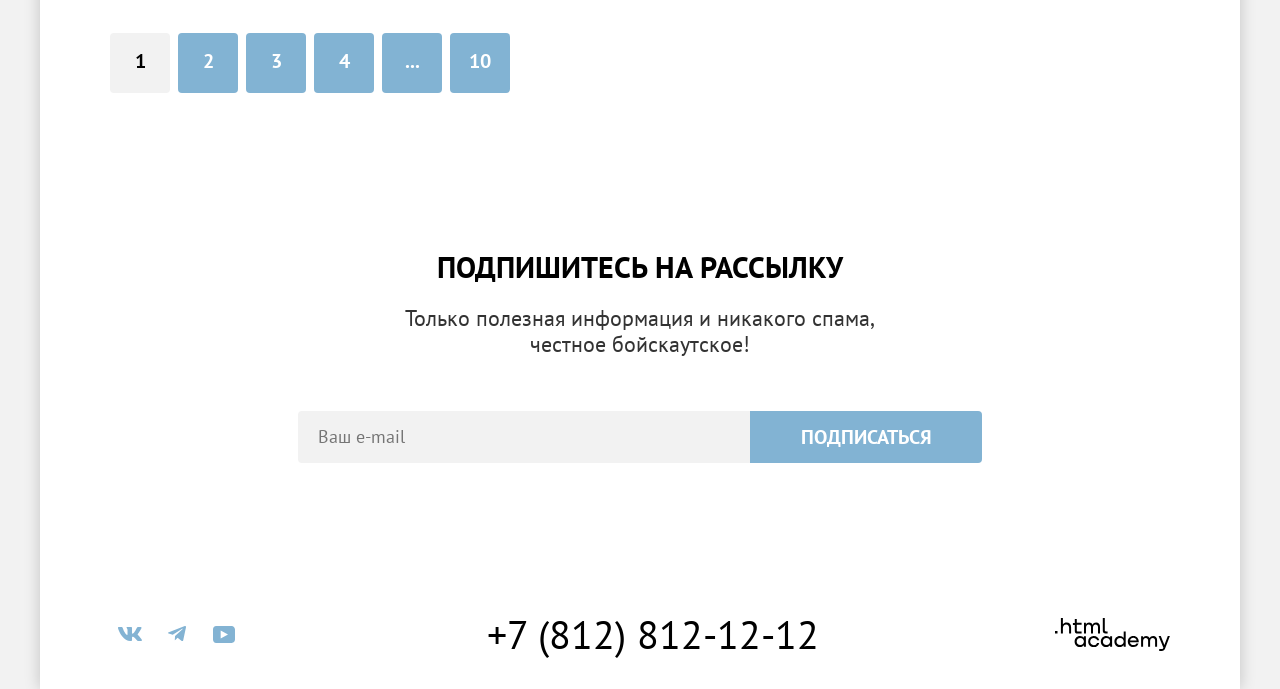
==== commit 59280622: "Добавляет корректировки (к защите)" ====
--- a/catalog.html
+++ b/catalog.html
@@ -59,7 +59,6 @@
           </ul>
         </nav>
       </header>
-
       <main class="main-inner">
         <div class="page-filter">
           <h1 class="inner-title">
@@ -83,7 +82,6 @@
               </a>
             </li>
           </ul>
-
           <form class="filter" id="filter1" action="https://echo.htmlacademy.ru/" method="get">
             <h2 class="visually-hidden">
               Настройка фильтров
@@ -96,7 +94,7 @@
                 <input class="option-input format-checkbox" type="checkbox" name="pool" checked>
                 <span class="control-option"> </span>
                 <span class="option-name"> Бассейн </span>
-                </label>
+              </label>
               <label class="option option-parking">
                 <input class="option-input format-checkbox" type="checkbox" name="parking" checked>
                 <span class="control-option"> </span>
@@ -108,7 +106,6 @@
                 <span class="option-name">Wi-Fi</span>
               </label>
             </fieldset>
-
             <fieldset class="catalog-filter-group hotel">
               <legend class="catalog-filter-title hotel-option">
                 Тип Жилья:
@@ -129,7 +126,6 @@
                 <span class="option-name">Апартаменты</span>
               </label>
             </fieldset>
-
             <fieldset class="catalog-filter-group catalog-filter-group-price">
               <legend class="catalog-filter-title">
                 Стоимость, ₽:
@@ -147,8 +143,10 @@
               <div class="rang-scale">
                 <div class="rang-bar" style="left: 0; width:226px">
                   <button class="rang-toggle toggle-min" type="button">
+                    <span class="visually-hidden"> Минимальное значение </span>
                   </button>
                   <button class="rang-toggle toggle-max" type="button">
+                    <span class="visually-hidden"> Максимальное значение </span>
                   </button>
                 </div>
               </div>
@@ -330,7 +328,6 @@
           </ul>
         </div>
       </main>
-
       <footer class="mailing-footer">
         <section class="mailing-catalog">
           <h2 class="visually-hidden">
@@ -344,7 +341,8 @@
           </p>
           <div class="footer-form-container">
             <form class="mailing-form mailing-form-catalog" action="https://echo.htmlacademy.ru/" method="post">
-              <input class="mailing-input" type="email" name="login" placeholder="Ваш e-mail" required>
+              <label class="visually-hidden" for="subscribe"> Ваш email </label>
+              <input class="mailing-input" type="email" name="login" id="subscribe" placeholder="Ваш e-mail" required>
               <button class="button mailing-button" type="submit">
                 Подписаться
               </button>
--- a/styles/styles.css
+++ b/styles/styles.css
@@ -60,7 +60,6 @@
   flex-grow: 1;
 }
 
-/* Кнопки */
 .button {
   font-family: inherit;
   font-size: 20px;
@@ -82,7 +81,6 @@
   color: #000000;
 }
 
-/* для логотипа*/
 .navigation-logo-image {
   display: block;
 }
@@ -107,12 +105,10 @@
   padding: 0;
   margin: 0;
   list-style-type: none;
-  /*   gap: 4px; */
 }
 
 .navigation-list-user {
   justify-content: flex-end;
-  /*   gap: 4px; */
 }
 
 .navigation-link,
@@ -187,6 +183,7 @@
   padding: 8px 34px;
   align-items: center;
   min-height: 36px;
+  width: 160px;
 }
 
 .navigation-link-user-goto:hover,
@@ -263,7 +260,6 @@
   vertical-align: middle;
 }
 
-/* Фоновая картинка в херо блоке */
 .hero-section {
   background-image: url("../images/index/collar-index.svg"), url("../images/index/index-photo.jpg");
   background-color: #909ba2;
@@ -274,7 +270,6 @@
   background-size: 100%, cover;
 }
 
-/* Призывы к действию */
 .section-describes {
   font-weight: 700;
   font-size: 30px;
@@ -314,7 +309,6 @@
   padding: 96px 304px;
 }
 
-/* Список: преимущества и сервис */
 .advantages-list {
   margin: 0;
   margin-top: 21px;
@@ -472,7 +466,6 @@
   color: #ffffff;
   cursor: default;
 }
-
 
 /* Подвал сайта */
 .mailing,
@@ -723,6 +716,8 @@
   margin-bottom: 40px;
   list-style-type: none;
   position: relative;
+  gap: 10px;
+  list-style: none;
 }
 
 .breadcrumbs-link {
@@ -745,7 +740,6 @@
 
 .breadcrumbs-link .house-icon {
   fill: #ffffff;
-  margin-right: 10px;
   display: flex;
   justify-content: center;
   align-items: center;
@@ -764,19 +758,22 @@
 }
 
 .breadcrumbs-link-catalog {
-  margin-left: 18px;
+  /* margin-left: 18px; */
   width: min-content;
 }
 
-.breadcrumbs-item:first-child::after {
+.breadcrumbs-item {
+  display: flex;
+  align-items: center;
+}
+
+.breadcrumbs-item:not(:last-child)::after {
   content: '';
   background-image: url("../images/catalog/arrow-right.svg");
   background-repeat: no-repeat;
   width: 8px;
   height: 20px;
-  position: absolute;
-  top: 0;
-  left: 23px;
+  margin-left: 10px;
 }
 
 .filter {
@@ -791,6 +788,7 @@
   padding: 0;
   border: 0;
   margin-right: 70px;
+  max-width: 150px;
 }
 
 .option:focus-within {
@@ -798,10 +796,10 @@
   border-radius: 4px;
 }
 
-/* чекбокс и радиокнопка*/
 .catalog-filter-group-price {
   margin-left: auto;
   margin-right: 70px;
+  max-width: 550px;
 }
 
 .rang-scale {
@@ -863,12 +861,13 @@
   grid-template-rows: 48px;
   grid-column-gap: 2px;
   width: 288px;
+}
+
+  .input-number {
   appearance: none;
   -webkit-appearance: none;
-  -moz-appearance: none;
-}
-
-/* Кнопки на странице каталога*/
+  -moz-appearance: textfield;
+}
 
 .button-catalog-container .button-catalog {
   display: block;
@@ -921,8 +920,6 @@
   box-sizing: border-box;
 }
 
-/* состояния кнопок на странице каталога*/
-
 .description-container .button-catalog:hover,
 .description-container .button-catalog:focus {
   background-color: #615048;
@@ -1523,7 +1520,6 @@
   background-color: rgba(251, 242, 242, 0.8);
 }
 
-/* активировать */
 .modal-container-close {
   display: none;
 }
